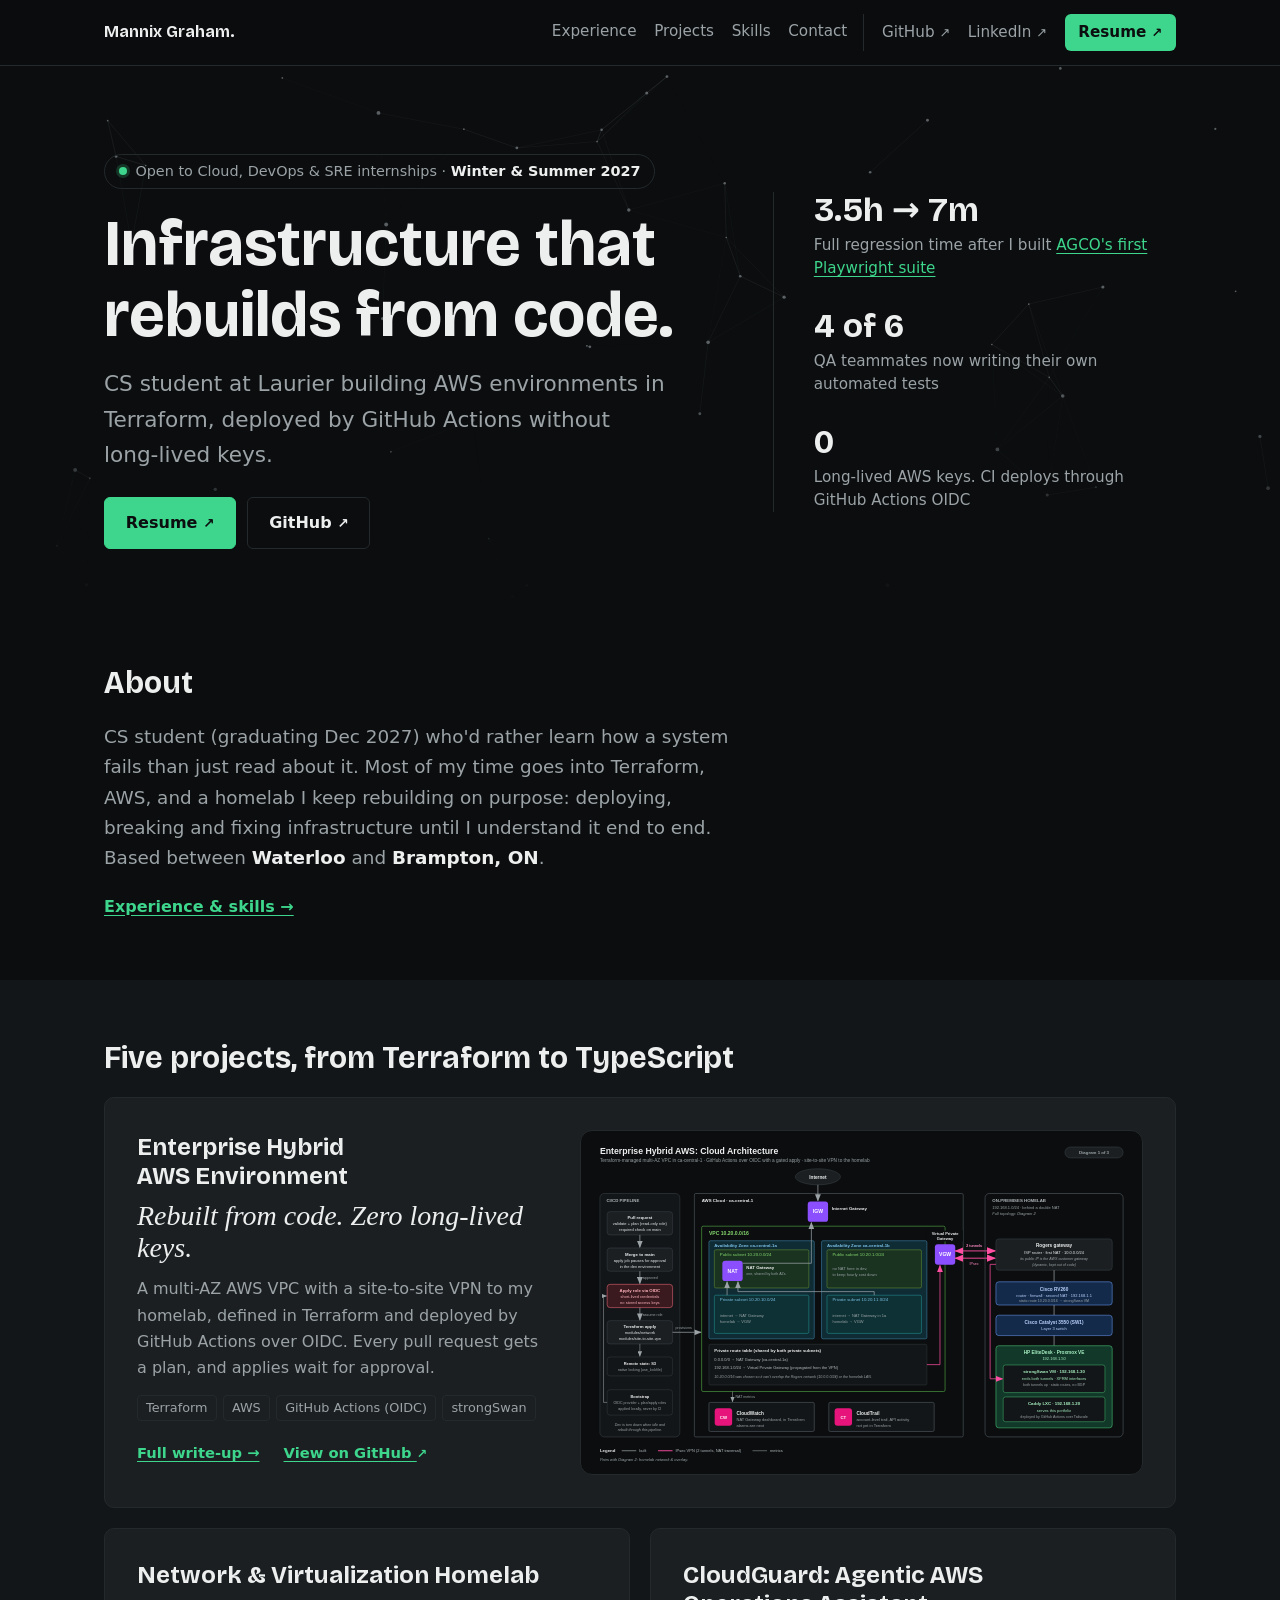
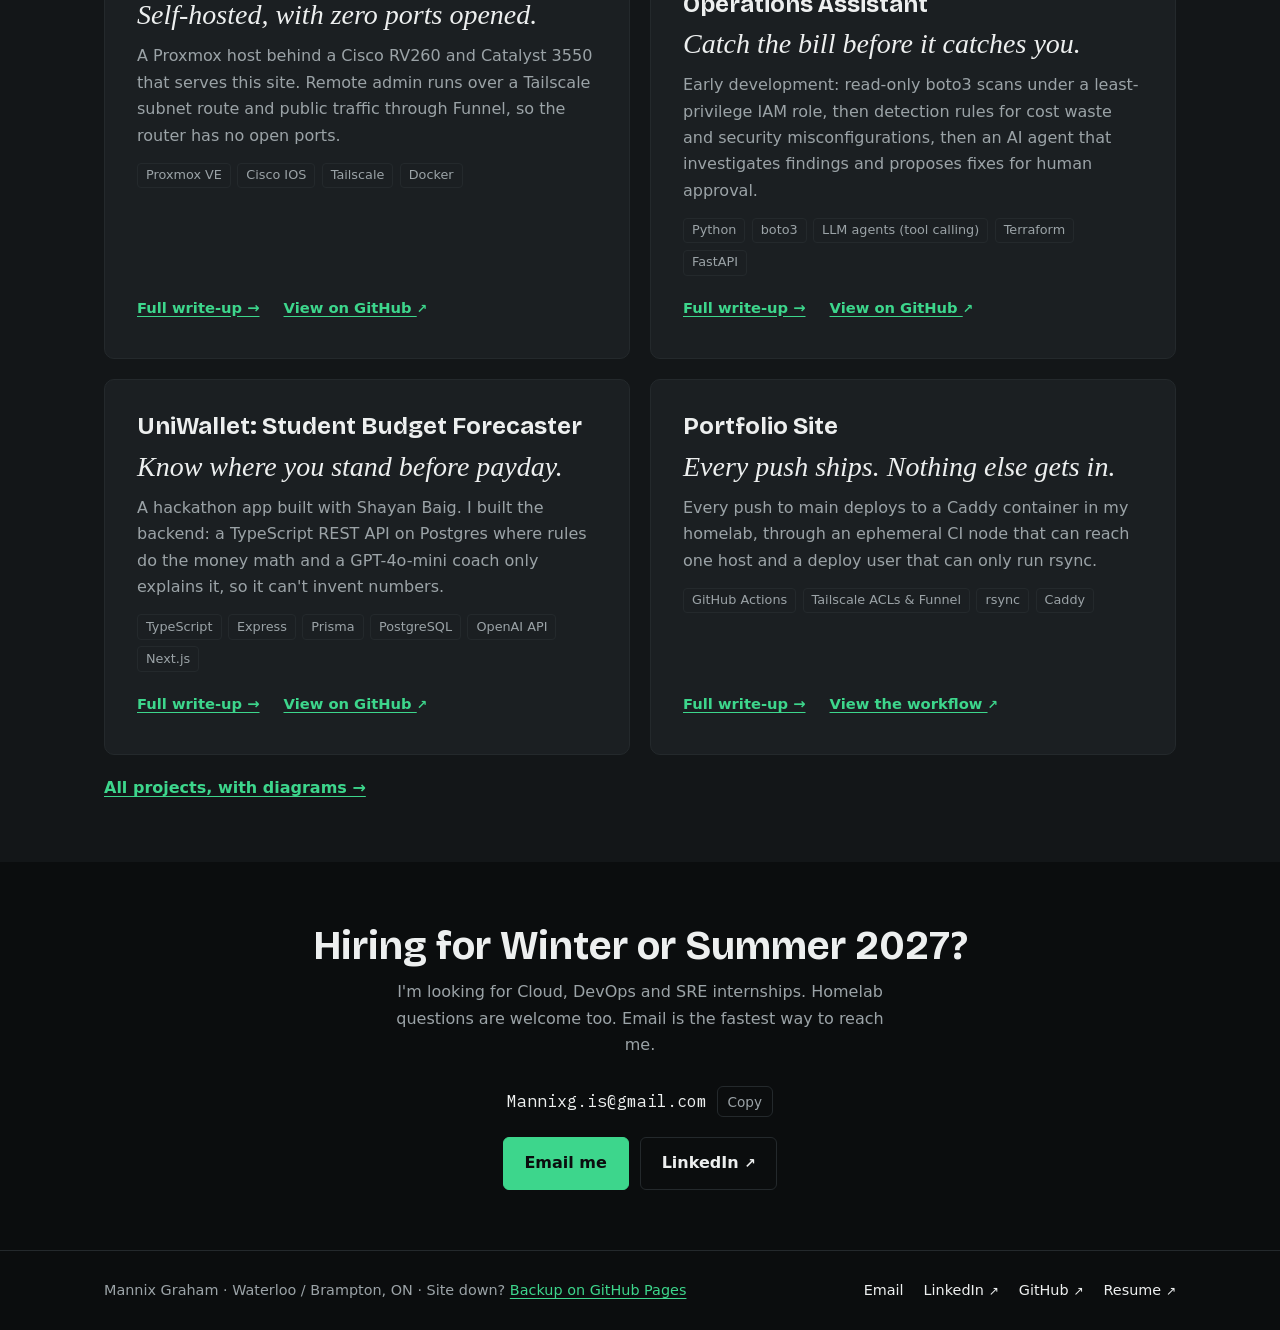
==== index.html @ 47ee9759 "feat: hero stats, tech tags, outcome-led bullets and footer contact links Proof numbers move into th" ====
<!DOCTYPE html>
<html lang="en" class="no-js">
<head>
  <meta charset="UTF-8" />
  <meta name="viewport" content="width=device-width, initial-scale=1" />
  <title>Mannix Graham | Cloud, DevOps &amp; SRE Internships</title>
  <meta name="description" content="Mannix Graham, Computer Science (Honours) at Wilfrid Laurier University. Terraform, AWS, GitHub Actions, Docker and test automation. Seeking Winter and Summer 2027 Cloud, DevOps and SRE internships." />
  <meta name="theme-color" content="#0B0D0E" />
  <link rel="canonical" href="https://portfolio-site.tail8c489d.ts.net/" />
  <meta property="og:type" content="website" />
  <meta property="og:url" content="https://portfolio-site.tail8c489d.ts.net/" />
  <meta property="og:title" content="Mannix Graham | Cloud, DevOps &amp; SRE Internships" />
  <meta property="og:description" content="Terraform + AWS + GitHub Actions (OIDC), a self-hosted Cisco/Proxmox homelab, and test automation that cut regression from 3.5 hours to 7 minutes." />
  <meta property="og:image" content="https://mannixgr.github.io/mannix-portfolio/og-image.png" />
  <meta property="og:image:width" content="1200" />
  <meta property="og:image:height" content="630" />
  <meta name="twitter:card" content="summary_large_image" />
  <link rel="icon" href="data:image/svg+xml,%3Csvg xmlns='http://www.w3.org/2000/svg' viewBox='0 0 64 64'%3E%3Crect width='64' height='64' rx='12' fill='%230B0D0E'/%3E%3Ctext x='32' y='43' font-family='monospace' font-size='30' font-weight='700' text-anchor='middle' fill='%233DD68C'%3EMG%3C/text%3E%3C/svg%3E" />
  <link rel="preload" href="fonts/bricolage-grotesque-latin.woff2" as="font" type="font/woff2" crossorigin />
  <script>document.documentElement.className = 'js';</script>
  <link rel="stylesheet" href="styles.css" />
</head>
<body>
  <a class="skip-link" href="#main">Skip to content</a>

  <header class="site-header">
    <div class="container nav">
      <a class="nav-name" href="./">Mannix Graham.</a>
      <nav class="nav-sections" aria-label="Sections">
        <a href="experience.html">Experience</a>
        <a href="projects.html">Projects</a>
        <a href="experience.html#skills">Skills</a>
        <a href="#contact">Contact</a>
      </nav>
      <div class="nav-actions">
        <a href="https://github.com/Mannixgr" target="_blank" rel="noopener noreferrer">GitHub <span class="ext" aria-hidden="true">↗</span></a>
        <a href="https://linkedin.com/in/mannixgraham" target="_blank" rel="noopener noreferrer">LinkedIn <span class="ext" aria-hidden="true">↗</span></a>
        <a class="nav-resume" href="Mannix-Graham-Resume.pdf" target="_blank" rel="noopener noreferrer">Resume <span class="ext" aria-hidden="true">↗</span></a>
      </div>
    </div>
  </header>

  <main id="main" tabindex="-1">
    <!-- Hero -->
    <section class="hero" id="top" aria-labelledby="hero-title">
      <canvas class="hero-net" aria-hidden="true"></canvas>
      <div class="container hero-grid">
        <div class="hero-copy">
        <p class="hero-status"><span class="status-dot" aria-hidden="true"></span>Open to Cloud, DevOps &amp; SRE internships · <strong>Winter &amp; Summer 2027</strong></p>
        <h1 id="hero-title">Infrastructure that rebuilds from code.</h1>
        <p class="hero-tagline">CS student at Laurier building AWS environments in Terraform, deployed by GitHub Actions without <span class="nowrap">long-lived</span> keys.</p>
        <div class="hero-actions">
          <a class="btn btn-primary" href="Mannix-Graham-Resume.pdf" target="_blank" rel="noopener noreferrer">Resume <span class="ext" aria-hidden="true">↗</span></a>
          <a class="btn" href="https://github.com/Mannixgr" target="_blank" rel="noopener noreferrer">GitHub <span class="ext" aria-hidden="true">↗</span></a>
        </div>
        </div>
        <ul class="proof" aria-label="Highlights">
          <li><span class="proof-num">3.5h → 7m</span><span class="proof-text">Full regression time after I built <a href="experience.html">AGCO's first Playwright suite</a></span></li>
          <li><span class="proof-num">4 of 6</span><span class="proof-text">QA teammates now writing their own automated tests</span></li>
          <li><span class="proof-num">0</span><span class="proof-text">Long-lived AWS keys. CI deploys through GitHub Actions OIDC</span></li>
        </ul>
      </div>
    </section>

    <!-- About -->
    <section aria-labelledby="about-title">
      <div class="container">
        <h2 id="about-title" class="section-label">About</h2>
        <p class="lede">CS student (graduating Dec 2027) who'd rather learn how a system fails than just read about it. Most of my time goes into Terraform, AWS, and a homelab I keep rebuilding on purpose: deploying, breaking and fixing infrastructure until I understand it end to end. Based between <strong>Waterloo</strong> and <strong>Brampton, ON</strong>.</p>
        <a class="more-link" href="experience.html">Experience &amp; skills →</a>
      </div>
    </section>

    <!-- Featured work -->
    <section class="band" id="work" aria-labelledby="work-title">
      <div class="container">
        <h2 id="work-title" class="section-label">Five projects, from Terraform to TypeScript</h2>

        <div class="project-grid">
          <div class="project lead" id="proj-aws">
            <div class="project-text">
            <h3>Enterprise Hybrid AWS Environment</h3>
            <p class="outcome">Rebuilt from code. Zero long-lived keys.</p>
            <p>A multi-AZ AWS VPC with a site-to-site VPN to my homelab, defined in Terraform and deployed by GitHub Actions over OIDC. Every pull request gets a plan, and applies wait for approval.</p>
            <ul class="tech" aria-label="Tech stack"><li>Terraform</li><li>AWS</li><li>GitHub Actions (OIDC)</li><li>strongSwan</li></ul>
            <div class="project-links">
              <a class="project-link" href="projects.html#proj-aws">Full write-up →</a>
              <a class="project-link" href="https://github.com/Mannixgr/enterprise-hybrid-aws" target="_blank" rel="noopener noreferrer">View on GitHub <span class="ext" aria-hidden="true">↗</span></a>
            </div>
            </div>
            <figure class="diagram">
              <a href="hybridhomelab.svg" target="_blank" rel="noopener">
                <img src="hybridhomelab.svg" alt="Architecture diagram of the hybrid AWS environment: a Terraform pipeline in GitHub Actions builds a VPC with a NAT gateway and a Virtual Private Gateway, joined by two IPsec tunnels to a strongSwan VM in the homelab. The full write-up has the details." width="1500" height="900" loading="lazy" />
              </a>
            </figure>
          </div>
          <div class="project" id="proj-homelab">
            <h3>Network &amp; Virtualization Homelab</h3>
            <p class="outcome">Self-hosted, with zero ports opened.</p>
            <p>A Proxmox host behind a Cisco RV260 and Catalyst 3550 that serves this site. Remote admin runs over a Tailscale subnet route and public traffic through Funnel, so the router has no open ports.</p>
            <ul class="tech" aria-label="Tech stack"><li>Proxmox VE</li><li>Cisco IOS</li><li>Tailscale</li><li>Docker</li></ul>
            <div class="project-links">
              <a class="project-link" href="projects.html#proj-homelab">Full write-up →</a>
              <a class="project-link" href="https://github.com/Mannixgr/Homelab" target="_blank" rel="noopener noreferrer">View on GitHub <span class="ext" aria-hidden="true">↗</span></a>
            </div>
          </div>
          <div class="project" id="proj-cloudguard">
            <h3>CloudGuard: Agentic AWS Operations Assistant</h3>
            <p class="outcome">Catch the bill before it catches you.</p>
            <p>Early development: read-only boto3 scans under a least-privilege IAM role, then detection rules for cost waste and security misconfigurations, then an AI agent that investigates findings and proposes fixes for human approval.</p>
            <ul class="tech" aria-label="Tech stack"><li>Python</li><li>boto3</li><li>LLM agents (tool calling)</li><li>Terraform</li><li>FastAPI</li></ul>
            <div class="project-links">
              <a class="project-link" href="projects.html#proj-cloudguard">Full write-up →</a>
              <a class="project-link" href="https://github.com/Mannixgr/CloudGuard" target="_blank" rel="noopener noreferrer">View on GitHub <span class="ext" aria-hidden="true">↗</span></a>
            </div>
          </div>
          <div class="project" id="proj-uniwallet">
            <h3>UniWallet: Student Budget Forecaster</h3>
            <p class="outcome">Know where you stand before payday.</p>
            <p>A hackathon app built with Shayan Baig. I built the backend: a TypeScript REST API on Postgres where rules do the money math and a GPT-4o-mini coach only explains it, so it can't invent numbers.</p>
            <ul class="tech" aria-label="Tech stack"><li>TypeScript</li><li>Express</li><li>Prisma</li><li>PostgreSQL</li><li>OpenAI API</li><li>Next.js</li></ul>
            <div class="project-links">
              <a class="project-link" href="projects.html#proj-uniwallet">Full write-up →</a>
              <a class="project-link" href="https://github.com/shayanb18/road2profits" target="_blank" rel="noopener noreferrer">View on GitHub <span class="ext" aria-hidden="true">↗</span></a>
            </div>
          </div>
          <div class="project" id="proj-site">
            <h3>Portfolio Site</h3>
            <p class="outcome">Every push ships. Nothing else gets in.</p>
            <p>Every push to main deploys to a Caddy container in my homelab, through an ephemeral CI node that can reach one host and a deploy user that can only run rsync.</p>
            <ul class="tech" aria-label="Tech stack"><li>GitHub Actions</li><li>Tailscale ACLs &amp; Funnel</li><li>rsync</li><li>Caddy</li></ul>
            <div class="project-links">
              <a class="project-link" href="projects.html#proj-site">Full write-up →</a>
              <a class="project-link" href="https://github.com/Mannixgr/mannix-portfolio/blob/main/.github/workflows/deploy.yml" target="_blank" rel="noopener noreferrer">View the workflow <span class="ext" aria-hidden="true">↗</span></a>
            </div>
          </div>
        </div>
        <a class="more-link" href="projects.html">All projects, with diagrams →</a>
      </div>
    </section>

    <!-- Contact -->
    <section class="cta" id="contact" aria-labelledby="contact-title">
      <div class="container">
        <h2 id="contact-title">Hiring for Winter or Summer 2027?</h2>
        <p>I'm looking for Cloud, DevOps and SRE internships. Homelab questions are welcome too. Email is the fastest way to reach me.</p>
        <p class="email-line">
          <span class="email-address">Mannixg.is@gmail.com</span>
          <button type="button" class="copy-btn" data-copy="Mannixg.is@gmail.com">Copy</button>
        </p>
        <div class="hero-actions">
          <a class="btn btn-primary" href="mailto:Mannixg.is@gmail.com?subject=Internship%20opportunity">Email me</a>
          <a class="btn" href="https://linkedin.com/in/mannixgraham" target="_blank" rel="noopener noreferrer">LinkedIn <span class="ext" aria-hidden="true">↗</span></a>
        </div>
      </div>
    </section>
  </main>

  <footer>
    <div class="container footer-row">
      <div class="footer-id">Mannix Graham · Waterloo / Brampton, ON · <span class="deploy-stamp" hidden></span><span class="mirror-link">Site down? <a href="https://mannixgr.github.io/mannix-portfolio/">Backup on GitHub Pages</a></span></div>
      <nav class="footer-links" aria-label="Contact">
        <a href="mailto:Mannixg.is@gmail.com">Email</a>
        <a href="https://linkedin.com/in/mannixgraham" target="_blank" rel="noopener noreferrer">LinkedIn <span class="ext" aria-hidden="true">↗</span></a>
        <a href="https://github.com/Mannixgr" target="_blank" rel="noopener noreferrer">GitHub <span class="ext" aria-hidden="true">↗</span></a>
        <a href="Mannix-Graham-Resume.pdf" target="_blank" rel="noopener noreferrer">Resume <span class="ext" aria-hidden="true">↗</span></a>
      </nav>
    </div>
  </footer>

  <script src="site.js"></script>
</body>
</html>
---- styles.css ----
/* Self-hosted fonts (SIL Open Font License, see fonts/README.md) */
@font-face {
  font-family: "Bricolage Grotesque";
  font-style: normal;
  font-weight: 500 700;
  font-display: swap;
  src: url("fonts/bricolage-grotesque-latin.woff2") format("woff2");
}
@font-face {
  font-family: "IBM Plex Mono";
  font-style: normal;
  font-weight: 400;
  font-display: swap;
  src: url("fonts/ibm-plex-mono-400-latin.woff2") format("woff2");
}
@font-face {
  font-family: "IBM Plex Mono";
  font-style: normal;
  font-weight: 500;
  font-display: swap;
  src: url("fonts/ibm-plex-mono-500-latin.woff2") format("woff2");
}
@font-face {
  font-family: "Instrument Serif";
  font-style: italic;
  font-weight: 400;
  font-display: swap;
  src: url("fonts/instrument-serif-italic-latin.woff2") format("woff2");
}

:root {
  --bg: #0B0D0E;              /* graphite, no colour tint */
  --bg-alt: #131618;
  --card-alt: #1B1F22;
  --border: #24292C;
  --text-main: #EDEFEF;       /* headings and body — ~17:1 on --bg */
  --text-muted: #9BA3A7;      /* secondary copy, dates, tags — ~7.6:1 on --bg */
  --accent: #3DD68C;          /* the one colour: links, CTAs, focus — ~10:1 on --bg */
  --on-accent: #0B0D0E;       /* text drawn on top of accent-filled buttons */
  --max-width: 1120px;
  --font-head: "Bricolage Grotesque", system-ui, -apple-system, "Segoe UI", sans-serif;
  --font-body: system-ui, -apple-system, "Segoe UI", sans-serif;
  --font-mono: "IBM Plex Mono", ui-monospace, "SF Mono", Menlo, monospace;
  --font-serif: "Instrument Serif", Georgia, serif; /* project outcome lines only */
  --ease: cubic-bezier(0.2, 0.7, 0.2, 1);
}

* { box-sizing: border-box; margin: 0; padding: 0; }

html { scroll-behavior: smooth; }

body {
  font-family: var(--font-body);
  font-size: 1rem;
  background: var(--bg);
  color: var(--text-main);
  line-height: 1.65;
  -webkit-font-smoothing: antialiased;
}

h1, h2, h3 { font-family: var(--font-head); font-weight: 700; line-height: 1.2; text-wrap: balance; }

a { color: var(--accent); text-underline-offset: 3px; }
a:hover { text-decoration: none; }

:focus-visible {
  outline: 3px solid var(--accent);
  outline-offset: 3px;
  border-radius: 4px;
}

.skip-link {
  position: absolute;
  left: 1rem;
  top: -4rem;
  background: var(--accent);
  color: var(--on-accent);
  padding: 0.5rem 1rem;
  border-radius: 6px;
  z-index: 50;
}
.skip-link:focus { top: 0.5rem; }

.container {
  width: 100%;
  max-width: var(--max-width);
  margin: 0 auto;
  padding: 0 1.5rem;
}

/* Header — name + the three things a recruiter needs, always in reach */
.site-header {
  position: sticky;
  top: 0;
  z-index: 20;
  background: rgba(11, 13, 14, 0.88);
  backdrop-filter: blur(6px);
  border-bottom: 1px solid var(--border);
}

.nav {
  display: flex;
  align-items: center;
  gap: 1rem;
  padding-block: 0.85rem;
}

.nav-name {
  font-family: var(--font-head);
  font-weight: 700;
  color: var(--text-main);
  text-decoration: none;
  white-space: nowrap;
  margin-right: auto;
}

/* In-page section links; the one you're reading gets aria-current */
.nav-sections { display: flex; gap: 1.1rem; }
.nav-sections a {
  color: var(--text-muted);
  text-decoration: none;
  font-size: 0.95rem;
  white-space: nowrap;
  padding: 0.2rem 0;
  border-bottom: 2px solid transparent;
  transition: color 150ms, border-color 150ms;
}
.nav-sections a:hover { color: var(--text-main); }
.nav-sections a[aria-current] { color: var(--text-main); border-bottom-color: var(--text-main); }

/* Keep headings clear of the sticky header when jumping to a section */
section[id], main, .project[id] { scroll-margin-top: 4.5rem; }
main:focus { outline: none; }

.nav-actions {
  display: flex;
  align-items: center;
  gap: 1.1rem;
  padding-left: 1.1rem;
  border-left: 1px solid var(--border);
}

/* Phones: section links drop to their own scrollable row under the name */
@media (max-width: 640px) {
  .nav { flex-wrap: wrap; row-gap: 0.5rem; }
  .nav-sections { order: 3; width: 100%; overflow-x: auto; gap: 1.25rem; }
  .nav-actions { padding-left: 0; border-left: 0; }
  section[id], main, .project[id] { scroll-margin-top: 7rem; }
}

.nav-actions a {
  color: var(--text-muted);
  text-decoration: none;
  font-size: 0.95rem;
  white-space: nowrap;
}
.nav-actions a:hover { color: var(--text-main); }

.nav-resume {
  color: var(--on-accent) !important;
  background: var(--accent);
  padding: 0.4rem 0.85rem;
  border-radius: 6px;
  font-weight: 700;
  transition: filter 150ms;
}
.nav-resume:hover { filter: brightness(0.88); }

/* Hero — the one screen every recruiter actually reads */
.hero {
  position: relative;
  padding: clamp(3rem, 9vw, 5.5rem) 0 clamp(2.5rem, 6vw, 3.5rem);
}
.hero > .container { position: relative; z-index: 1; }
.hero .proof { margin-top: clamp(2rem, 5vw, 3rem); }
@media (min-width: 960px) {
  .hero-grid { display: grid; grid-template-columns: minmax(0, 1.5fr) minmax(0, 1fr); gap: 4rem; align-items: center; }
  .hero .proof { grid-template-columns: 1fr; margin-top: 0; border-top: 0; padding: 0 0 0 2.5rem; border-left: 1px solid var(--border); gap: 1.75rem; }
}

/* Drifting network graph behind the hero; fades out toward the bottom */
.hero-net {
  position: absolute;
  inset: 0;
  width: 100%;
  height: 100%;
  pointer-events: none;
  -webkit-mask-image: linear-gradient(to bottom, #000 55%, transparent);
  mask-image: linear-gradient(to bottom, #000 55%, transparent);
}

h1 { font-size: clamp(2.3rem, 7vw, 4rem); line-height: 1.1; margin-bottom: 1rem; }

.hero-tagline {
  font-size: clamp(1.1rem, 2.6vw, 1.35rem);
  color: var(--text-muted);
  max-width: 36rem;
  margin-bottom: 1.5rem;
  text-wrap: pretty; /* no single word stranded on the last line */
}
.hero-tagline strong { color: var(--text-main); font-weight: 600; }

.hero-actions {
  display: flex;
  flex-wrap: wrap;
  gap: 0.7rem;
  margin-bottom: 1.25rem;
}
.hero .hero-actions { margin-bottom: 0; }

/* Availability: what recruiters filter on, first thing in the hero */
.hero-status {
  display: inline-block;
  font-size: 0.9rem;
  color: var(--text-muted);
  border: 1px solid var(--border);
  border-radius: 999px;
  padding: 0.3rem 0.85rem;
  margin-bottom: 1.25rem;
}
.hero-status strong { color: var(--text-main); font-weight: 600; white-space: nowrap; }
.status-dot {
  display: inline-block;
  vertical-align: middle;
  margin: -2px 0.55rem 0 0;
  width: 8px;
  height: 8px;
  border-radius: 50%;
  background: var(--accent);
  box-shadow: 0 0 0 3px rgba(61, 214, 140, 0.2);
}

.btn {
  display: inline-block;
  padding: 0.75rem 1.3rem;
  border-radius: 6px;
  border: 1px solid var(--border);
  background: transparent;
  color: var(--text-main);
  font-weight: 600;
  text-decoration: none;
  transition: background 150ms, border-color 150ms, transform 150ms;
}
.btn:hover { border-color: var(--accent); background: var(--card-alt); }
.btn:active { transform: translateY(1px); }
.btn-primary { background: var(--accent); color: var(--on-accent); border-color: var(--accent); }
.btn-primary:hover { filter: brightness(0.88); }

/* Page header on Projects / Experience */
.page-hero { padding: clamp(2.75rem, 8vw, 4.5rem) 0 clamp(1.5rem, 4vw, 2.25rem); }
.page-hero h1 { font-size: clamp(2.3rem, 6.5vw, 3.6rem); margin-bottom: 0.75rem; }
.page-hero .lede { margin: 0; }
.page-hero-grid { display: grid; gap: 2rem; }
@media (min-width: 900px) { .page-hero-grid { grid-template-columns: minmax(0, 1.3fr) minmax(0, 1fr); align-items: center; } }
.edu-card { background: var(--card-alt); border: 1px solid var(--border); border-radius: 10px; padding: 1.5rem; }
.edu-card h3 { font-size: 1.3rem; }
.edu-card .entry-sub { margin-bottom: 0.75rem; }
.edu-card .also { margin-top: 0; }
.edu-label { font-family: var(--font-body); font-size: 0.85rem; font-weight: 600; color: var(--text-muted); margin-bottom: 0.5rem; }

.more-link { display: inline-block; margin-top: 1.25rem; font-weight: 600; }

/* Section rhythm — soft alternating bands instead of boxed-in cards */
section { padding: clamp(2.5rem, 6vw, 3.75rem) 0; }
section.band { background: var(--bg-alt); }

.section-label {
  font-size: clamp(1.5rem, 3.5vw, 1.9rem);
  margin-bottom: 1.25rem;
}

.lede { font-size: 1.15rem; color: var(--text-muted); max-width: 40rem; }
.project p, .status-list, .bullets, .highlight, .skill-row p, .entry-sub { max-width: 68ch; }
.lede strong { color: var(--text-main); font-weight: 600; }

.entry + .entry { margin-top: 2rem; padding-top: 2rem; border-top: 1px solid var(--border); }

.entry-head {
  display: flex;
  flex-wrap: wrap;
  justify-content: space-between;
  align-items: baseline;
  gap: 0.25rem 1rem;
}
.entry-head h3 { font-size: 1.3rem; }
.entry-date { font-variant-numeric: tabular-nums; font-family: var(--font-mono); color: var(--text-muted); font-size: 0.88rem; white-space: nowrap; }
.entry-sub { color: var(--text-muted); margin: 0.2rem 0 1rem; }
.entry-role { color: var(--accent); font-weight: 600; margin: 0.2rem 0 1rem; }
.bullets li strong { color: var(--text-main); font-weight: 600; }
.entry .tech { margin-top: 1rem; }

/* One-line outcome above the details: "From hours to minutes." */
.outcome {
  font-family: var(--font-serif);
  font-style: italic;
  font-size: clamp(1.45rem, 3.6vw, 1.75rem);
  line-height: 1.15;
  color: var(--text-main);
  margin-bottom: 0.75rem;
}
.project .outcome { color: var(--text-main); margin-bottom: 0.75rem; }

.highlight {
  font-size: 1.05rem;
  margin-bottom: 0.9rem;
}
.highlight strong { color: var(--accent); }

.bullets { list-style: none; }
.bullets li {
  position: relative;
  padding-left: 1.1rem;
  margin-bottom: 0.55rem;
  color: var(--text-muted);
}
.bullets li::before {
  content: "";
  position: absolute;
  left: 0;
  top: 0.6em;
  width: 5px;
  height: 5px;
  border-radius: 50%;
  background: var(--accent);
}

.also {
  font-family: var(--font-mono);
  font-size: 0.88rem;
  color: var(--text-muted);
  margin-top: 1.25rem;
}

/* Other roles: one line each, title on the left, dates on the right */
.also-list { list-style: none; margin-top: 1.75rem; padding-top: 1.25rem; border-top: 1px solid var(--border); }
.also-label { font-family: var(--font-head); font-weight: 700; color: var(--text-main); margin-bottom: 0.6rem; }
.also-list li {
  display: flex;
  flex-wrap: wrap;
  justify-content: space-between;
  align-items: baseline;
  gap: 0.1rem 1rem;
  color: var(--text-muted);
  margin-bottom: 0.5rem;
}
.also-list li strong { color: var(--text-main); font-weight: 600; }

/* Projects */
/* Stacked cards; the featured ones carry a full-width diagram */
.project-grid { display: grid; gap: 1.25rem; }
.project {
  display: flex;
  flex-direction: column;
  background: var(--card-alt);
  border: 1px solid var(--border);
  border-radius: 10px;
  padding: clamp(1.25rem, 2.5vw, 2rem);
}
.project .project-links, .project > .project-link { margin-top: auto; }
.project-body > :last-child, .project-text > :last-child { margin-bottom: 0; }

/* Wide screens: two cards a row; featured ones take the full row */
@media (min-width: 760px) {
  .project-grid { grid-template-columns: 1fr 1fr; }
  .project.lead, .project.featured { grid-column: 1 / -1; }
}
/* Home lead card: text left, its diagram right */
@media (min-width: 1000px) {
  .project.lead { display: grid; grid-template-columns: minmax(0, 5fr) minmax(0, 7fr); gap: 2.5rem; align-items: center; }
  .project.lead .diagram { margin: 0; }
  /* Projects page: description left, status right, diagram full width below */
  .project.featured { display: grid; grid-template-columns: 1fr 1fr; column-gap: 2.5rem; }
  .project.featured > h2, .project.featured > .outcome, .project.featured > .diagram { grid-column: 1 / -1; }
  .project.featured > .project-body { grid-column: 1; }
  .project.featured > .status-list { grid-column: 2; }
}
.project h2, .project h3 { font-size: clamp(1.3rem, 3vw, 1.5rem); margin-bottom: 0.6rem; }
.project p { color: var(--text-muted); margin-bottom: 0.85rem; }
.project > :last-child { margin-bottom: 0; }

/* Built / In progress / Next, so the status of each part is clear at a glance */
.status-list { list-style: none; margin-bottom: 0.85rem; }
.status-list li {
  display: grid;
  grid-template-columns: 6.5rem 1fr;
  gap: 0 1rem;
  color: var(--text-muted);
  margin-bottom: 0.45rem;
}
.status-tag {
  font-family: var(--font-mono);
  font-size: 0.78rem;
  text-transform: uppercase;
  letter-spacing: 0.05em;
  color: var(--text-main);
  padding-top: 0.2rem;
}
@media (max-width: 480px) {
  .status-list li { grid-template-columns: 1fr; margin-bottom: 0.85rem; }
}

.tech { list-style: none; display: flex; flex-wrap: wrap; gap: 0.4rem; margin-bottom: 0.85rem; }
.tech li { font-size: 0.8rem; color: var(--text-muted); border: 1px solid var(--border); border-radius: 4px; padding: 0.1rem 0.5rem; line-height: 1.6; }
.ext { display: inline-block; font-size: 0.85em; transition: transform 150ms; }
a:hover .ext { transform: translate(2px, -2px); }

.project-link { display: inline-block; padding: 0.4rem 0; font-size: 0.92rem; font-weight: 600; }
.project-links { display: flex; flex-wrap: wrap; gap: 0.5rem 1.5rem; }

/* Diagram: dark frame to match the page; click opens it full size */
.diagram { margin: 1.25rem 0 0; }
.diagram a {
  display: block;
  background: var(--bg);
  border: 1px solid var(--border);
  border-radius: 12px;
  padding: 0.5rem;
  transition: border-color 150ms;
}
.diagram a:hover { border-color: var(--text-muted); }
.diagram img, .diagram svg { display: block; width: 100%; height: auto; border-radius: 4px; }

/* Self-drawing diagram: boxes fade in, then each link traces itself */
.traced .trace-node { opacity: 0; transition: opacity 500ms ease; }
.traced .trace-line { transition: stroke-dashoffset 900ms var(--ease); }
.traced .trace-late { opacity: 0; transition: opacity 600ms ease; }
.traced.is-traced .trace-node, .traced.is-traced .trace-late { opacity: 1; }
.diagram figcaption {
  font-family: var(--font-mono);
  font-size: 0.78rem;
  color: var(--text-muted);
  padding-top: 0.5rem;
  text-align: center;
}

/* Skills */
.skill-row {
  display: grid;
  grid-template-columns: 13rem 1fr;
  gap: 0.4rem 1.5rem;
  padding: 1.1rem 0;
  border-top: 1px solid var(--border);
}
.skill-row:last-child { border-bottom: 1px solid var(--border); }
.skill-row h3 { font-size: 1.02rem; }
.skill-row p { color: var(--text-muted); }
.skill-row .tech { margin: 0.6rem 0 0; }

@media (max-width: 640px) {
  .skill-row { grid-template-columns: 1fr; }
}

/* Final CTA */
.cta { text-align: center; }
.cta h2 { font-size: clamp(1.8rem, 5vw, 2.5rem); margin-bottom: 0.6rem; }
.cta p { color: var(--text-muted); max-width: 32rem; margin: 0 auto 1.75rem; }
.cta p strong { color: var(--text-main); }
.cta .hero-actions { justify-content: center; margin-bottom: 0; }

/* Email you can read and copy, for people whose mail app doesn't open */
.email-line {
  display: flex;
  justify-content: center;
  align-items: center;
  flex-wrap: wrap;
  gap: 0.6rem;
}
.cta .email-line { margin-bottom: 1.25rem; }
.email-address { font-family: var(--font-mono); color: var(--text-main); font-size: 1.05rem; }
.no-js .copy-btn { display: none; }
.copy-btn {
  font: inherit;
  font-size: 0.85rem;
  color: var(--text-muted);
  background: transparent;
  border: 1px solid var(--border);
  border-radius: 6px;
  padding: 0.2rem 0.6rem;
  cursor: pointer;
  transition: border-color 150ms, color 150ms;
}
.copy-btn:hover { border-color: var(--text-muted); color: var(--text-main); }
.copy-btn.is-copied { border-color: var(--accent); color: var(--accent); animation: copied 300ms var(--ease); }
@keyframes copied { 50% { transform: scale(1.08); } }

/* Footer */
footer {
  border-top: 1px solid var(--border);
  padding: 1.75rem 0;
  color: var(--text-muted);
  font-size: 0.9rem;
  text-align: center;
}
.footer-row { display: flex; flex-wrap: wrap; justify-content: center; align-items: center; gap: 0.75rem 2rem; }
.footer-links { display: flex; flex-wrap: wrap; justify-content: center; gap: 0.5rem 1.25rem; }
.footer-links a { color: var(--text-main); text-decoration: none; }
.footer-links a:hover { color: var(--accent); }
@media (min-width: 760px) { .footer-row { justify-content: space-between; text-align: left; } }
.deploy-stamp { display: block; font-variant-numeric: tabular-nums; font-family: var(--font-mono); font-size: 0.8rem; margin-bottom: 0.35rem; }
.deploy-stamp[hidden] { display: none; }

/* Proof strip: three numbers under the hero; stacks on phones */
.proof {
  list-style: none;
  display: grid;
  grid-template-columns: repeat(3, 1fr);
  gap: 1.5rem;
  border-top: 1px solid var(--border);
  padding-top: 1.5rem;
}
.proof li { display: flex; flex-direction: column; gap: 0.35rem; }
.proof-num {
  font-family: var(--font-head);
  font-weight: 700;
  font-size: clamp(1.6rem, 4vw, 2.1rem);
  line-height: 1.1;
  color: var(--text-main);
  font-variant-numeric: tabular-nums;
}
.proof-text { color: var(--text-muted); font-size: 0.95rem; line-height: 1.5; }
@media (max-width: 640px) {
  .proof { grid-template-columns: 1fr; gap: 1.1rem; }
}

@media (max-width: 480px) {
  .nav-actions { gap: 0.75rem; }
  /* The pill can't fit one line on phones; let it wrap as plain text */
  .hero-status { border: 0; padding: 0; }
  /* GitHub/LinkedIn sit right below in the hero; dropping them keeps the header to two rows */
  .nav-actions a:not(.nav-resume) { display: none; }
  .btn { flex: 1 1 calc(50% - 0.7rem); text-align: center; }
}

@media (prefers-reduced-motion: reduce) {
  html { scroll-behavior: auto; }
  *, *::before, *::after {
    transition: none !important;
    animation: none !important;
  }
}

.nowrap { white-space: nowrap; }
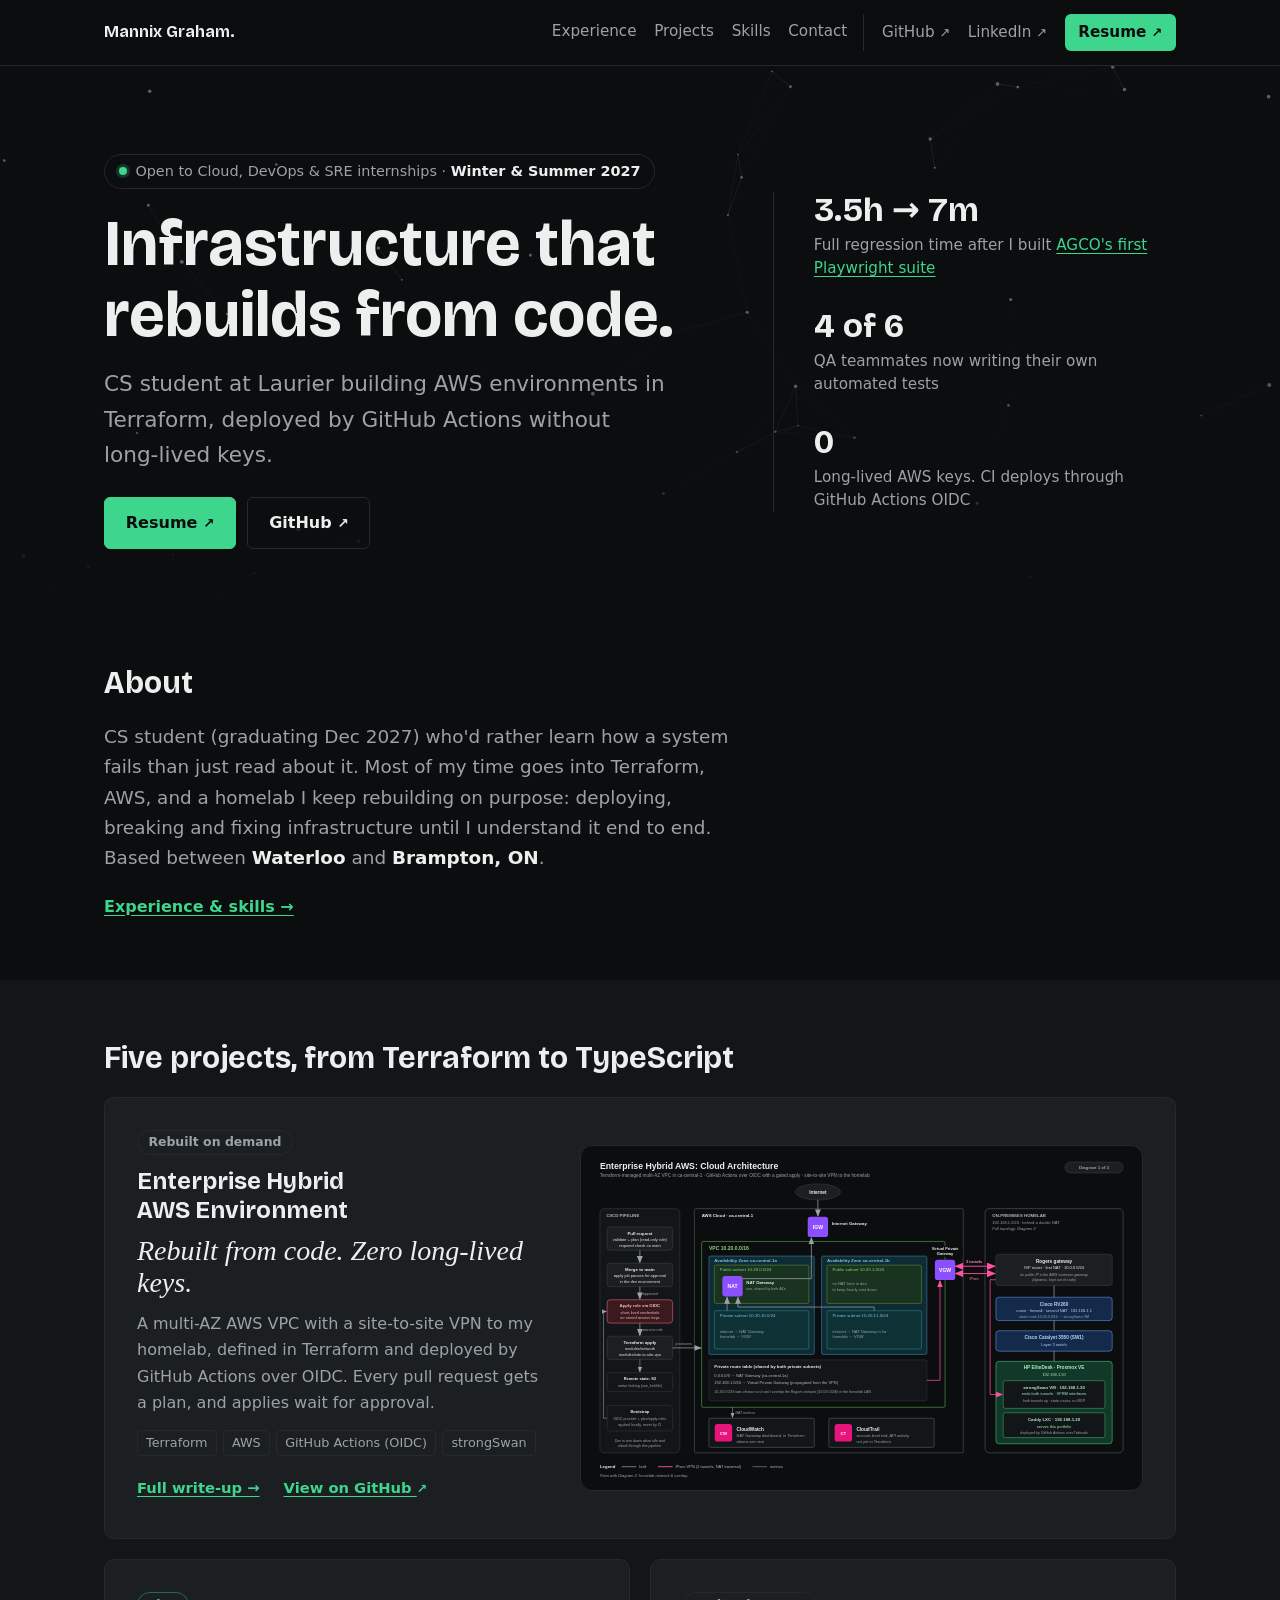
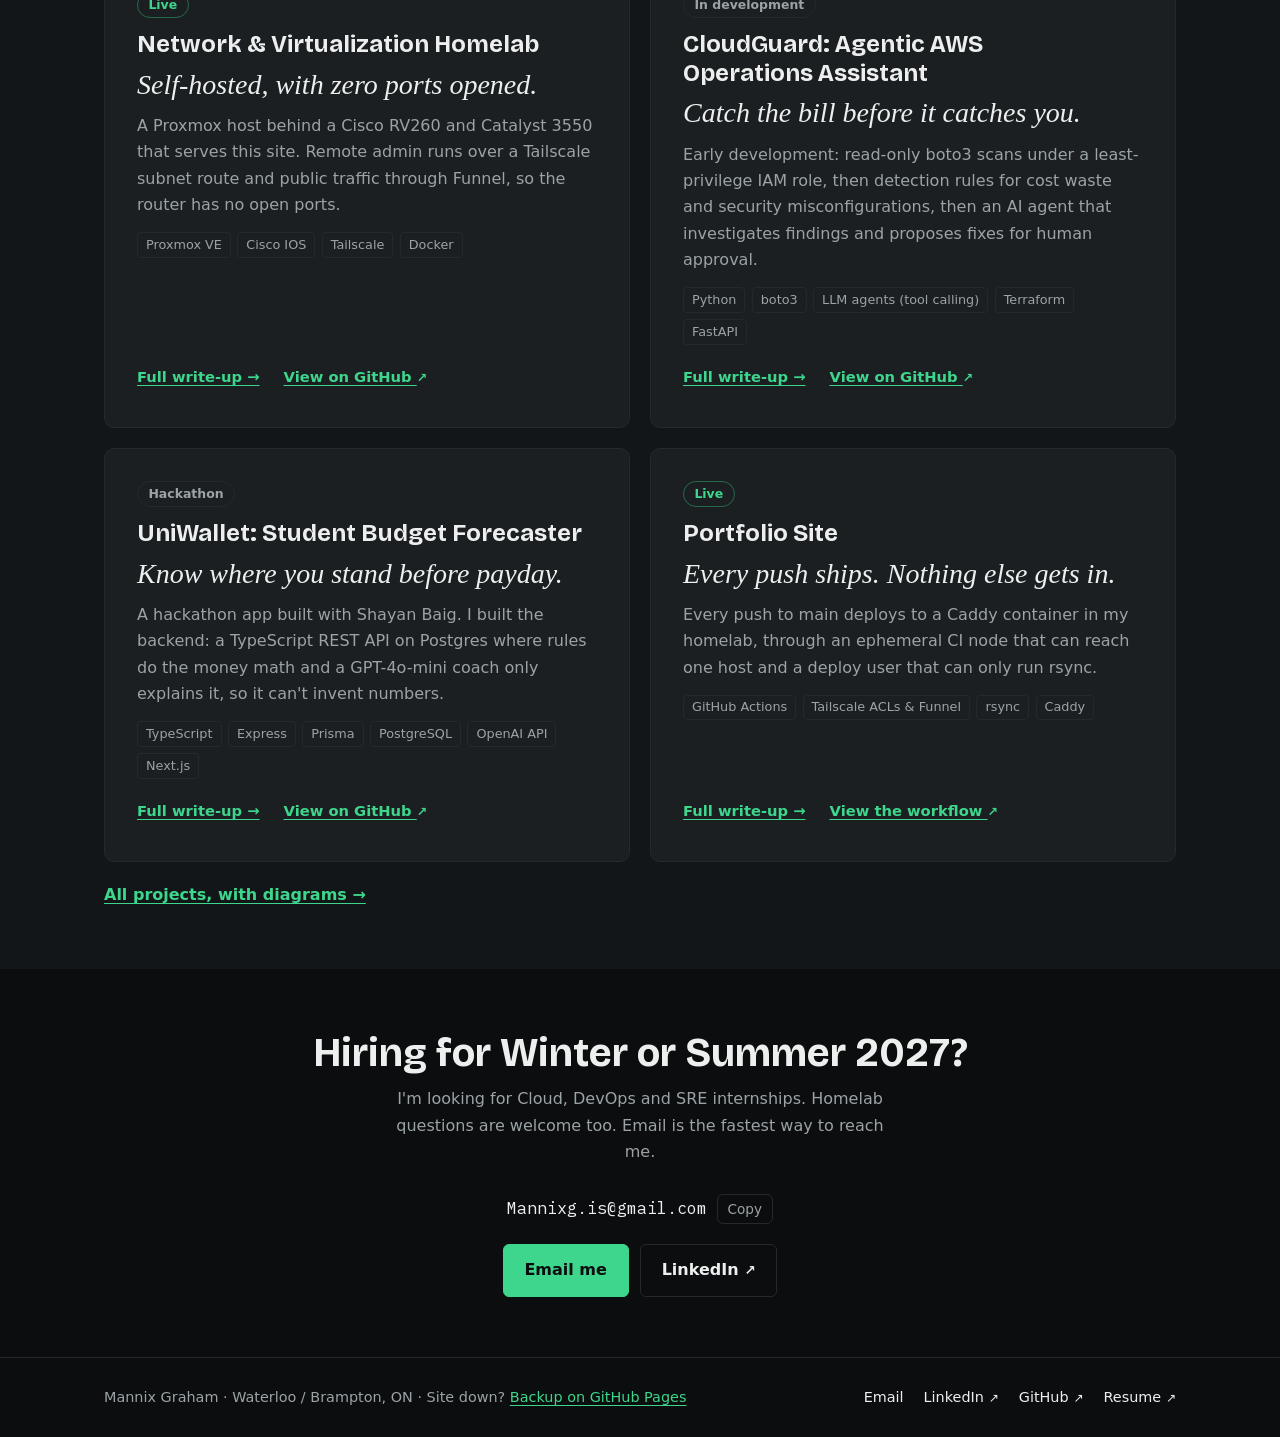
==== commit 8e31d798: "feat: project status badges and an on-page diagram lightbox Each project card shows where it stands " ====
--- a/index.html
+++ b/index.html
@@ -79,6 +79,7 @@
         <div class="project-grid">
           <div class="project lead" id="proj-aws">
             <div class="project-text">
+            <p class="badge">Rebuilt on demand</p>
             <h3>Enterprise Hybrid AWS Environment</h3>
             <p class="outcome">Rebuilt from code. Zero long-lived keys.</p>
             <p>A multi-AZ AWS VPC with a site-to-site VPN to my homelab, defined in Terraform and deployed by GitHub Actions over OIDC. Every pull request gets a plan, and applies wait for approval.</p>
@@ -95,6 +96,7 @@
             </figure>
           </div>
           <div class="project" id="proj-homelab">
+            <p class="badge badge-live">Live</p>
             <h3>Network &amp; Virtualization Homelab</h3>
             <p class="outcome">Self-hosted, with zero ports opened.</p>
             <p>A Proxmox host behind a Cisco RV260 and Catalyst 3550 that serves this site. Remote admin runs over a Tailscale subnet route and public traffic through Funnel, so the router has no open ports.</p>
@@ -105,6 +107,7 @@
             </div>
           </div>
           <div class="project" id="proj-cloudguard">
+            <p class="badge">In development</p>
             <h3>CloudGuard: Agentic AWS Operations Assistant</h3>
             <p class="outcome">Catch the bill before it catches you.</p>
             <p>Early development: read-only boto3 scans under a least-privilege IAM role, then detection rules for cost waste and security misconfigurations, then an AI agent that investigates findings and proposes fixes for human approval.</p>
@@ -115,6 +118,7 @@
             </div>
           </div>
           <div class="project" id="proj-uniwallet">
+            <p class="badge">Hackathon</p>
             <h3>UniWallet: Student Budget Forecaster</h3>
             <p class="outcome">Know where you stand before payday.</p>
             <p>A hackathon app built with Shayan Baig. I built the backend: a TypeScript REST API on Postgres where rules do the money math and a GPT-4o-mini coach only explains it, so it can't invent numbers.</p>
@@ -125,6 +129,7 @@
             </div>
           </div>
           <div class="project" id="proj-site">
+            <p class="badge badge-live">Live</p>
             <h3>Portfolio Site</h3>
             <p class="outcome">Every push ships. Nothing else gets in.</p>
             <p>Every push to main deploys to a Caddy container in my homelab, through an ephemeral CI node that can reach one host and a deploy user that can only run rsync.</p>
--- a/styles.css
+++ b/styles.css
@@ -357,6 +357,9 @@
   padding: clamp(1.25rem, 2.5vw, 2rem);
 }
 .project .project-links, .project > .project-link { margin-top: auto; }
+/* Status chip: where each project stands, before the copy */
+.project .badge { width: fit-content; align-self: flex-start; font-size: 0.78rem; font-weight: 600; color: var(--text-muted); border: 1px solid var(--border); border-radius: 999px; padding: 0.1rem 0.65rem; margin-bottom: 0.75rem; }
+.project .badge-live { color: var(--accent); border-color: rgba(61, 214, 140, 0.4); }
 .project-body > :last-child, .project-text > :last-child { margin-bottom: 0; }
 
 /* Wide screens: two cards a row; featured ones take the full row */
@@ -370,7 +373,7 @@
   .project.lead .diagram { margin: 0; }
   /* Projects page: description left, status right, diagram full width below */
   .project.featured { display: grid; grid-template-columns: 1fr 1fr; column-gap: 2.5rem; }
-  .project.featured > h2, .project.featured > .outcome, .project.featured > .diagram { grid-column: 1 / -1; }
+  .project.featured > h2, .project.featured > .outcome, .project.featured > .diagram, .project.featured > .badge { grid-column: 1 / -1; justify-self: start; }
   .project.featured > .project-body { grid-column: 1; }
   .project.featured > .status-list { grid-column: 2; }
 }
@@ -425,6 +428,13 @@
 .traced .trace-line { transition: stroke-dashoffset 900ms var(--ease); }
 .traced .trace-late { opacity: 0; transition: opacity 600ms ease; }
 .traced.is-traced .trace-node, .traced.is-traced .trace-late { opacity: 1; }
+/* Diagram lightbox: full width on the page; Esc, Close or the backdrop closes it */
+.lightbox { width: min(96vw, 1600px); max-width: none; max-height: 94vh; padding: 0.75rem; margin: auto; background: var(--bg); color: var(--text-main); border: 1px solid var(--border); border-radius: 12px; }
+.lightbox::backdrop { background: rgba(0, 0, 0, 0.78); }
+.lightbox img { display: block; width: 100%; height: auto; max-height: calc(94vh - 5rem); object-fit: contain; border-radius: 4px; }
+.lightbox-bar { display: flex; justify-content: space-between; align-items: center; gap: 1rem; padding-top: 0.75rem; }
+.lightbox .btn { padding: 0.45rem 1rem; font: inherit; font-weight: 600; cursor: pointer; }
+
 .diagram figcaption {
   font-family: var(--font-mono);
   font-size: 0.78rem;
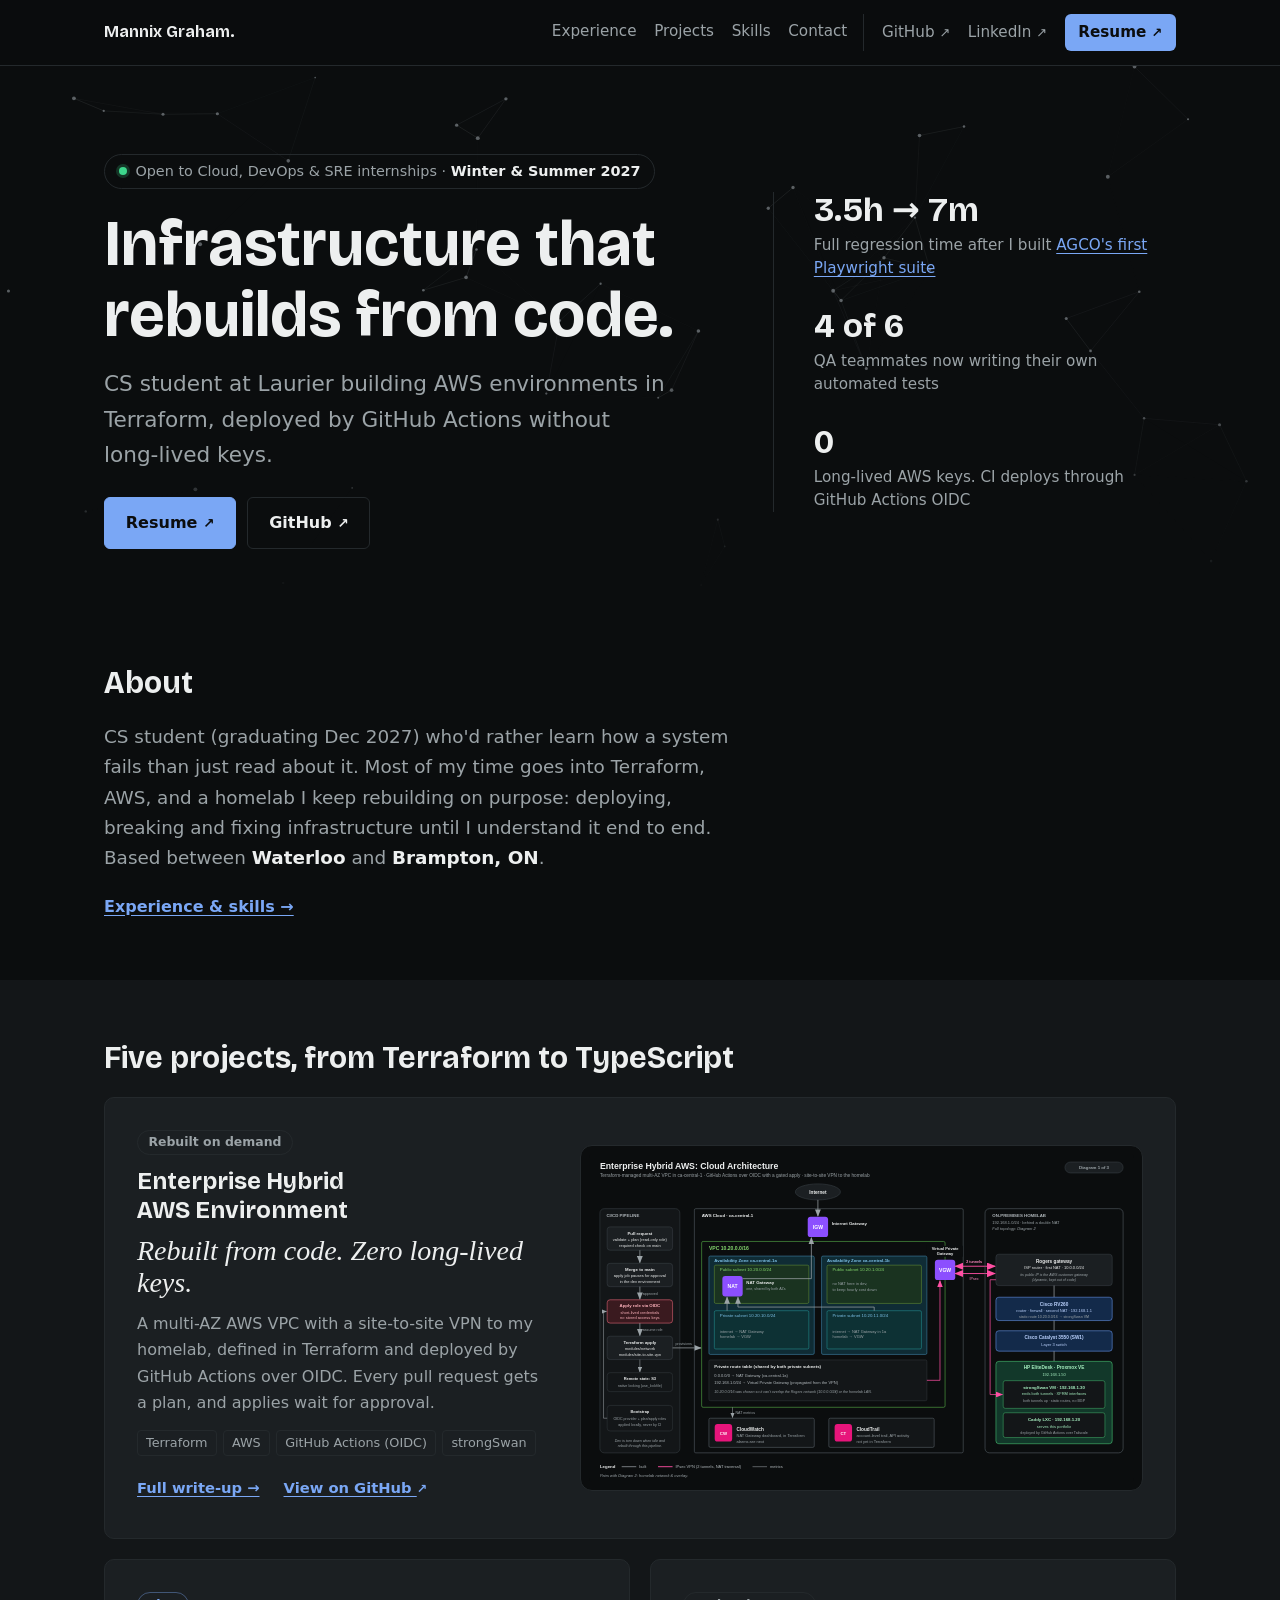
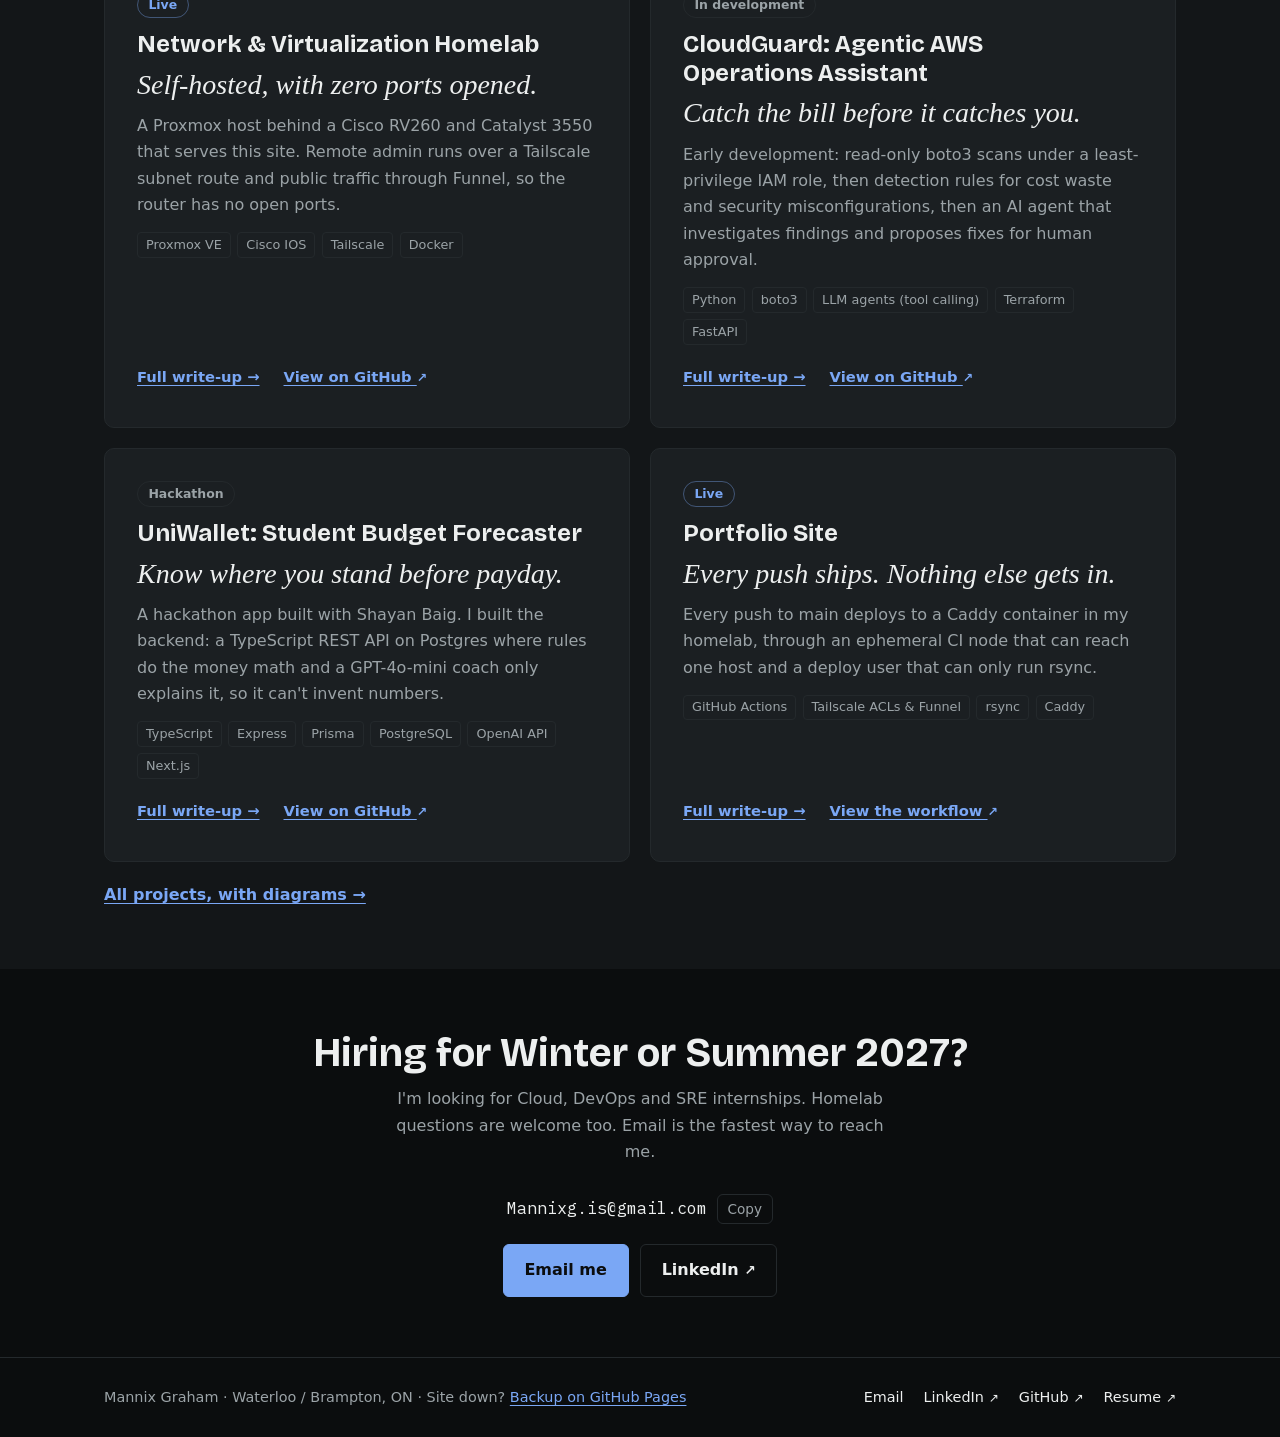
==== commit 4ad41f02: "style: switch accent to steel blue, keep status dot green" ====
--- a/index.html
+++ b/index.html
@@ -15,7 +15,7 @@
   <meta property="og:image:width" content="1200" />
   <meta property="og:image:height" content="630" />
   <meta name="twitter:card" content="summary_large_image" />
-  <link rel="icon" href="data:image/svg+xml,%3Csvg xmlns='http://www.w3.org/2000/svg' viewBox='0 0 64 64'%3E%3Crect width='64' height='64' rx='12' fill='%230B0D0E'/%3E%3Ctext x='32' y='43' font-family='monospace' font-size='30' font-weight='700' text-anchor='middle' fill='%233DD68C'%3EMG%3C/text%3E%3C/svg%3E" />
+  <link rel="icon" href="data:image/svg+xml,%3Csvg xmlns='http://www.w3.org/2000/svg' viewBox='0 0 64 64'%3E%3Crect width='64' height='64' rx='12' fill='%230B0D0E'/%3E%3Ctext x='32' y='43' font-family='monospace' font-size='30' font-weight='700' text-anchor='middle' fill='%237AA7F5'%3EMG%3C/text%3E%3C/svg%3E" />
   <link rel="preload" href="fonts/bricolage-grotesque-latin.woff2" as="font" type="font/woff2" crossorigin />
   <script>document.documentElement.className = 'js';</script>
   <link rel="stylesheet" href="styles.css" />
--- a/styles.css
+++ b/styles.css
@@ -35,7 +35,7 @@
   --border: #24292C;
   --text-main: #EDEFEF;       /* headings and body — ~17:1 on --bg */
   --text-muted: #9BA3A7;      /* secondary copy, dates, tags — ~7.6:1 on --bg */
-  --accent: #3DD68C;          /* the one colour: links, CTAs, focus — ~10:1 on --bg */
+  --accent: #7AA7F5;          /* steel blue: links, CTAs, focus — 8:1 on --bg */
   --on-accent: #0B0D0E;       /* text drawn on top of accent-filled buttons */
   --max-width: 1120px;
   --font-head: "Bricolage Grotesque", system-ui, -apple-system, "Segoe UI", sans-serif;
@@ -226,7 +226,7 @@
   width: 8px;
   height: 8px;
   border-radius: 50%;
-  background: var(--accent);
+  background: #3DD68C; /* status light stays green, independent of --accent */
   box-shadow: 0 0 0 3px rgba(61, 214, 140, 0.2);
 }
 
@@ -359,7 +359,7 @@
 .project .project-links, .project > .project-link { margin-top: auto; }
 /* Status chip: where each project stands, before the copy */
 .project .badge { width: fit-content; align-self: flex-start; font-size: 0.78rem; font-weight: 600; color: var(--text-muted); border: 1px solid var(--border); border-radius: 999px; padding: 0.1rem 0.65rem; margin-bottom: 0.75rem; }
-.project .badge-live { color: var(--accent); border-color: rgba(61, 214, 140, 0.4); }
+.project .badge-live { color: var(--accent); border-color: rgba(122, 167, 245, 0.4); }
 .project-body > :last-child, .project-text > :last-child { margin-bottom: 0; }
 
 /* Wide screens: two cards a row; featured ones take the full row */
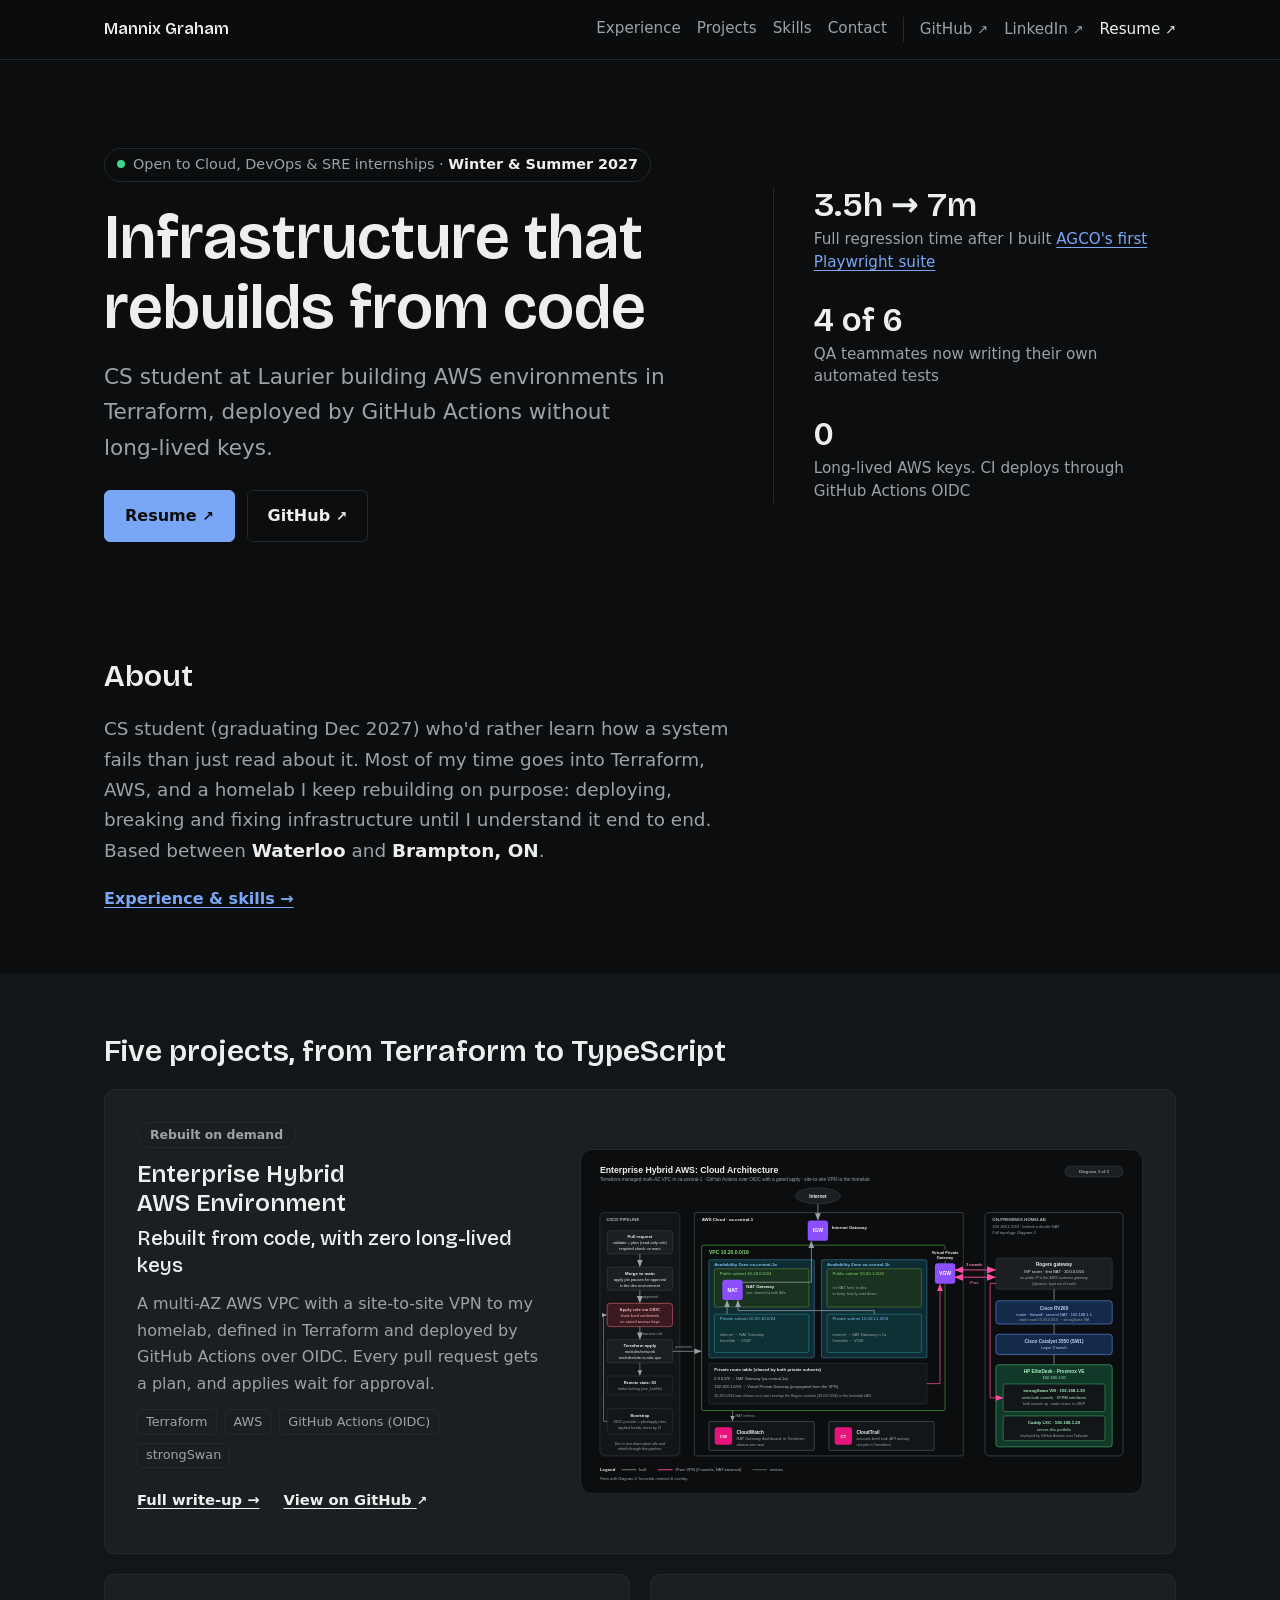
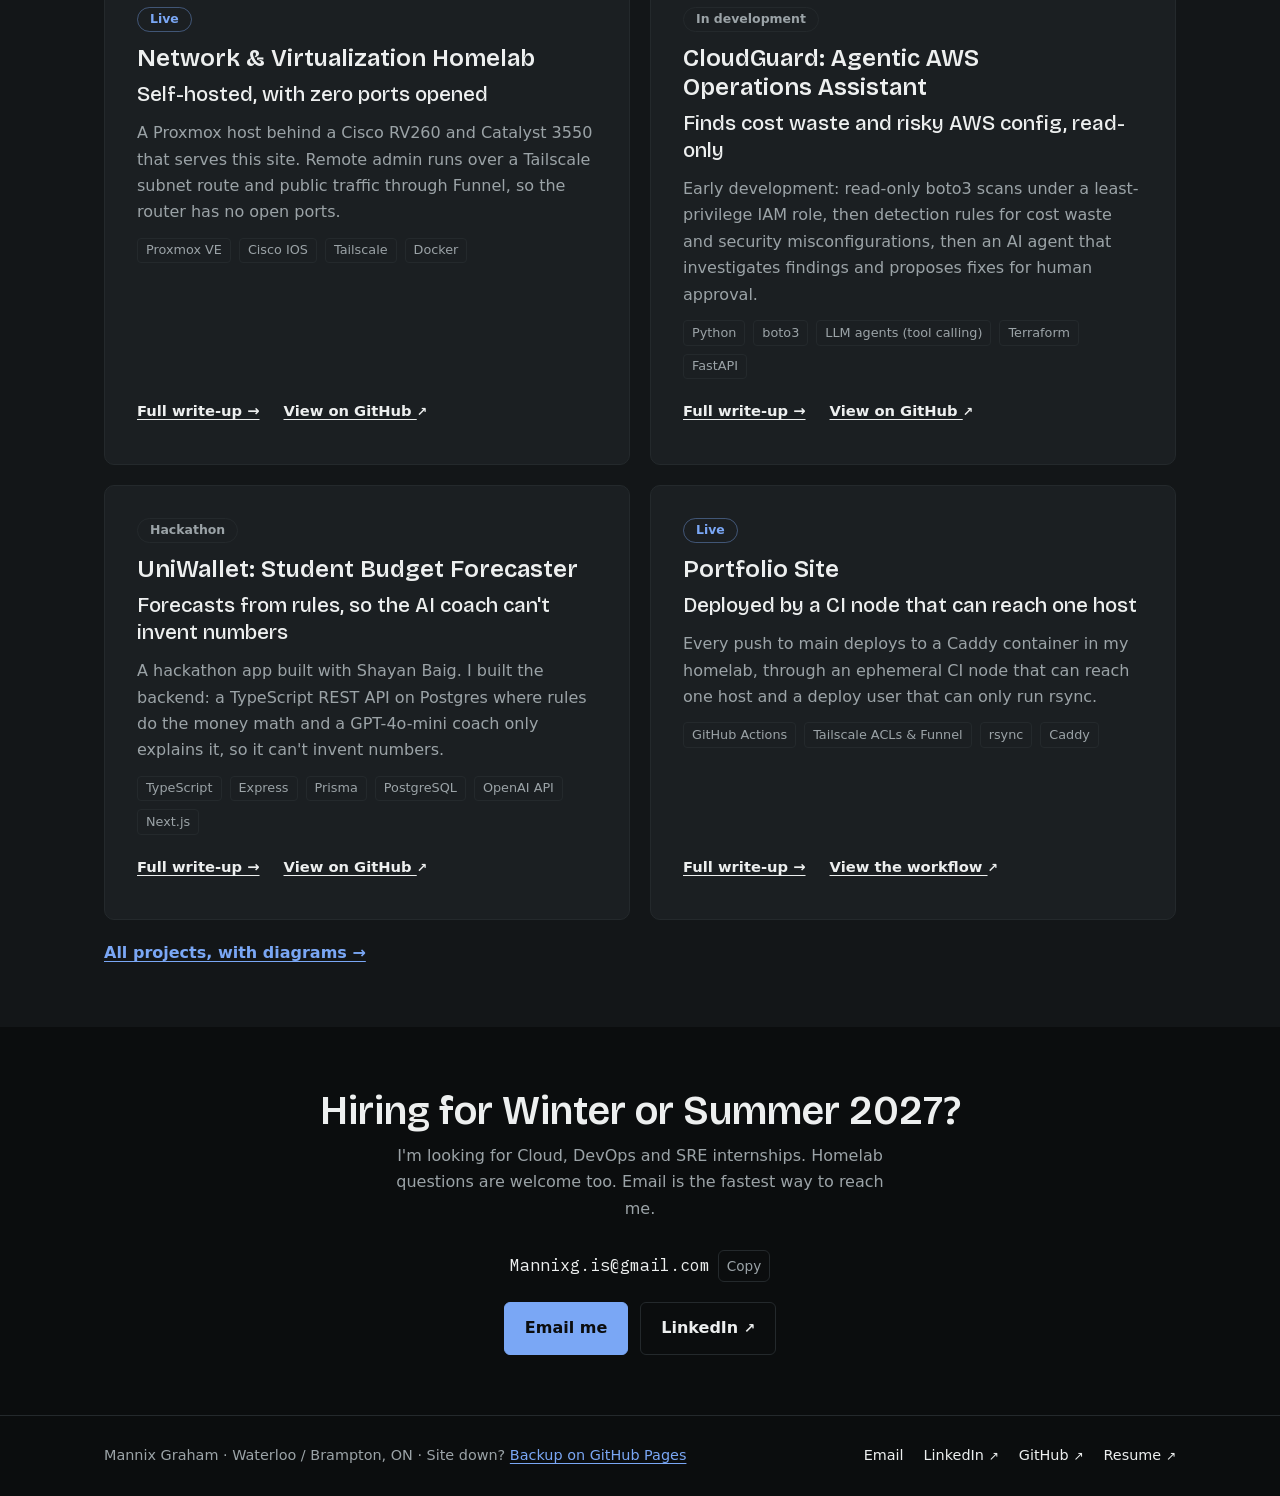
==== commit 0fbe86c0: "style: unslop pass, drop hero canvas and serif, fix diagram width" ====
--- a/index.html
+++ b/index.html
@@ -25,7 +25,7 @@
 
   <header class="site-header">
     <div class="container nav">
-      <a class="nav-name" href="./">Mannix Graham.</a>
+      <a class="nav-name" href="./">Mannix Graham</a>
       <nav class="nav-sections" aria-label="Sections">
         <a href="experience.html">Experience</a>
         <a href="projects.html">Projects</a>
@@ -43,11 +43,10 @@
   <main id="main" tabindex="-1">
     <!-- Hero -->
     <section class="hero" id="top" aria-labelledby="hero-title">
-      <canvas class="hero-net" aria-hidden="true"></canvas>
       <div class="container hero-grid">
         <div class="hero-copy">
         <p class="hero-status"><span class="status-dot" aria-hidden="true"></span>Open to Cloud, DevOps &amp; SRE internships · <strong>Winter &amp; Summer 2027</strong></p>
-        <h1 id="hero-title">Infrastructure that rebuilds from code.</h1>
+        <h1 id="hero-title">Infrastructure that rebuilds from code</h1>
         <p class="hero-tagline">CS student at Laurier building AWS environments in Terraform, deployed by GitHub Actions without <span class="nowrap">long-lived</span> keys.</p>
         <div class="hero-actions">
           <a class="btn btn-primary" href="Mannix-Graham-Resume.pdf" target="_blank" rel="noopener noreferrer">Resume <span class="ext" aria-hidden="true">↗</span></a>
@@ -81,7 +80,7 @@
             <div class="project-text">
             <p class="badge">Rebuilt on demand</p>
             <h3>Enterprise Hybrid AWS Environment</h3>
-            <p class="outcome">Rebuilt from code. Zero long-lived keys.</p>
+            <p class="outcome">Rebuilt from code, with zero long-lived keys</p>
             <p>A multi-AZ AWS VPC with a site-to-site VPN to my homelab, defined in Terraform and deployed by GitHub Actions over OIDC. Every pull request gets a plan, and applies wait for approval.</p>
             <ul class="tech" aria-label="Tech stack"><li>Terraform</li><li>AWS</li><li>GitHub Actions (OIDC)</li><li>strongSwan</li></ul>
             <div class="project-links">
@@ -98,7 +97,7 @@
           <div class="project" id="proj-homelab">
             <p class="badge badge-live">Live</p>
             <h3>Network &amp; Virtualization Homelab</h3>
-            <p class="outcome">Self-hosted, with zero ports opened.</p>
+            <p class="outcome">Self-hosted, with zero ports opened</p>
             <p>A Proxmox host behind a Cisco RV260 and Catalyst 3550 that serves this site. Remote admin runs over a Tailscale subnet route and public traffic through Funnel, so the router has no open ports.</p>
             <ul class="tech" aria-label="Tech stack"><li>Proxmox VE</li><li>Cisco IOS</li><li>Tailscale</li><li>Docker</li></ul>
             <div class="project-links">
@@ -109,7 +108,7 @@
           <div class="project" id="proj-cloudguard">
             <p class="badge">In development</p>
             <h3>CloudGuard: Agentic AWS Operations Assistant</h3>
-            <p class="outcome">Catch the bill before it catches you.</p>
+            <p class="outcome">Finds cost waste and risky AWS config, read-only</p>
             <p>Early development: read-only boto3 scans under a least-privilege IAM role, then detection rules for cost waste and security misconfigurations, then an AI agent that investigates findings and proposes fixes for human approval.</p>
             <ul class="tech" aria-label="Tech stack"><li>Python</li><li>boto3</li><li>LLM agents (tool calling)</li><li>Terraform</li><li>FastAPI</li></ul>
             <div class="project-links">
@@ -120,7 +119,7 @@
           <div class="project" id="proj-uniwallet">
             <p class="badge">Hackathon</p>
             <h3>UniWallet: Student Budget Forecaster</h3>
-            <p class="outcome">Know where you stand before payday.</p>
+            <p class="outcome">Forecasts from rules, so the AI coach can't invent numbers</p>
             <p>A hackathon app built with Shayan Baig. I built the backend: a TypeScript REST API on Postgres where rules do the money math and a GPT-4o-mini coach only explains it, so it can't invent numbers.</p>
             <ul class="tech" aria-label="Tech stack"><li>TypeScript</li><li>Express</li><li>Prisma</li><li>PostgreSQL</li><li>OpenAI API</li><li>Next.js</li></ul>
             <div class="project-links">
@@ -131,7 +130,7 @@
           <div class="project" id="proj-site">
             <p class="badge badge-live">Live</p>
             <h3>Portfolio Site</h3>
-            <p class="outcome">Every push ships. Nothing else gets in.</p>
+            <p class="outcome">Deployed by a CI node that can reach one host</p>
             <p>Every push to main deploys to a Caddy container in my homelab, through an ephemeral CI node that can reach one host and a deploy user that can only run rsync.</p>
             <ul class="tech" aria-label="Tech stack"><li>GitHub Actions</li><li>Tailscale ACLs &amp; Funnel</li><li>rsync</li><li>Caddy</li></ul>
             <div class="project-links">
--- a/styles.css
+++ b/styles.css
@@ -19,13 +19,6 @@
   font-weight: 500;
   font-display: swap;
   src: url("fonts/ibm-plex-mono-500-latin.woff2") format("woff2");
-}
-@font-face {
-  font-family: "Instrument Serif";
-  font-style: italic;
-  font-weight: 400;
-  font-display: swap;
-  src: url("fonts/instrument-serif-italic-latin.woff2") format("woff2");
 }
 
 :root {
@@ -41,7 +34,6 @@
   --font-head: "Bricolage Grotesque", system-ui, -apple-system, "Segoe UI", sans-serif;
   --font-body: system-ui, -apple-system, "Segoe UI", sans-serif;
   --font-mono: "IBM Plex Mono", ui-monospace, "SF Mono", Menlo, monospace;
-  --font-serif: "Instrument Serif", Georgia, serif; /* project outcome lines only */
   --ease: cubic-bezier(0.2, 0.7, 0.2, 1);
 }
 
@@ -58,7 +50,7 @@
   -webkit-font-smoothing: antialiased;
 }
 
-h1, h2, h3 { font-family: var(--font-head); font-weight: 700; line-height: 1.2; text-wrap: balance; }
+h1, h2, h3 { font-family: var(--font-head); font-weight: 600; line-height: 1.2; text-wrap: balance; }
 
 a { color: var(--accent); text-underline-offset: 3px; }
 a:hover { text-decoration: none; }
@@ -102,12 +94,12 @@
   display: flex;
   align-items: center;
   gap: 1rem;
-  padding-block: 0.85rem;
+  padding-block: 0.75rem;
 }
 
 .nav-name {
   font-family: var(--font-head);
-  font-weight: 700;
+  font-weight: 600;
   color: var(--text-main);
   text-decoration: none;
   white-space: nowrap;
@@ -115,13 +107,13 @@
 }
 
 /* In-page section links; the one you're reading gets aria-current */
-.nav-sections { display: flex; gap: 1.1rem; }
+.nav-sections { display: flex; gap: 1rem; }
 .nav-sections a {
   color: var(--text-muted);
   text-decoration: none;
   font-size: 0.95rem;
   white-space: nowrap;
-  padding: 0.2rem 0;
+  padding: 0.25rem 0;
   border-bottom: 2px solid transparent;
   transition: color 150ms, border-color 150ms;
 }
@@ -135,8 +127,8 @@
 .nav-actions {
   display: flex;
   align-items: center;
-  gap: 1.1rem;
-  padding-left: 1.1rem;
+  gap: 1rem;
+  padding-left: 1rem;
   border-left: 1px solid var(--border);
 }
 
@@ -156,39 +148,19 @@
 }
 .nav-actions a:hover { color: var(--text-main); }
 
-.nav-resume {
-  color: var(--on-accent) !important;
-  background: var(--accent);
-  padding: 0.4rem 0.85rem;
-  border-radius: 6px;
-  font-weight: 700;
-  transition: filter 150ms;
-}
-.nav-resume:hover { filter: brightness(0.88); }
+.nav-actions .nav-resume { color: var(--text-main); }
 
 /* Hero — the one screen every recruiter actually reads */
 .hero {
   position: relative;
   padding: clamp(3rem, 9vw, 5.5rem) 0 clamp(2.5rem, 6vw, 3.5rem);
 }
-.hero > .container { position: relative; z-index: 1; }
 .hero .proof { margin-top: clamp(2rem, 5vw, 3rem); }
 @media (min-width: 960px) {
   .hero-grid { display: grid; grid-template-columns: minmax(0, 1.5fr) minmax(0, 1fr); gap: 4rem; align-items: center; }
   .hero .proof { grid-template-columns: 1fr; margin-top: 0; border-top: 0; padding: 0 0 0 2.5rem; border-left: 1px solid var(--border); gap: 1.75rem; }
 }
 
-/* Drifting network graph behind the hero; fades out toward the bottom */
-.hero-net {
-  position: absolute;
-  inset: 0;
-  width: 100%;
-  height: 100%;
-  pointer-events: none;
-  -webkit-mask-image: linear-gradient(to bottom, #000 55%, transparent);
-  mask-image: linear-gradient(to bottom, #000 55%, transparent);
-}
-
 h1 { font-size: clamp(2.3rem, 7vw, 4rem); line-height: 1.1; margin-bottom: 1rem; }
 
 .hero-tagline {
@@ -203,7 +175,7 @@
 .hero-actions {
   display: flex;
   flex-wrap: wrap;
-  gap: 0.7rem;
+  gap: 0.75rem;
   margin-bottom: 1.25rem;
 }
 .hero .hero-actions { margin-bottom: 0; }
@@ -215,24 +187,23 @@
   color: var(--text-muted);
   border: 1px solid var(--border);
   border-radius: 999px;
-  padding: 0.3rem 0.85rem;
+  padding: 0.25rem 0.75rem;
   margin-bottom: 1.25rem;
 }
 .hero-status strong { color: var(--text-main); font-weight: 600; white-space: nowrap; }
 .status-dot {
   display: inline-block;
   vertical-align: middle;
-  margin: -2px 0.55rem 0 0;
+  margin: -2px 0.5rem 0 0;
   width: 8px;
   height: 8px;
   border-radius: 50%;
   background: #3DD68C; /* status light stays green, independent of --accent */
-  box-shadow: 0 0 0 3px rgba(61, 214, 140, 0.2);
 }
 
 .btn {
   display: inline-block;
-  padding: 0.75rem 1.3rem;
+  padding: 0.75rem 1.25rem;
   border-radius: 6px;
   border: 1px solid var(--border);
   background: transparent;
@@ -284,17 +255,17 @@
 }
 .entry-head h3 { font-size: 1.3rem; }
 .entry-date { font-variant-numeric: tabular-nums; font-family: var(--font-mono); color: var(--text-muted); font-size: 0.88rem; white-space: nowrap; }
-.entry-sub { color: var(--text-muted); margin: 0.2rem 0 1rem; }
-.entry-role { color: var(--accent); font-weight: 600; margin: 0.2rem 0 1rem; }
+.entry-sub { color: var(--text-muted); margin: 0.25rem 0 1rem; }
+.entry-role { color: var(--accent); font-weight: 600; margin: 0.25rem 0 1rem; }
 .bullets li strong { color: var(--text-main); font-weight: 600; }
 .entry .tech { margin-top: 1rem; }
 
 /* One-line outcome above the details: "From hours to minutes." */
 .outcome {
-  font-family: var(--font-serif);
-  font-style: italic;
-  font-size: clamp(1.45rem, 3.6vw, 1.75rem);
-  line-height: 1.15;
+  font-family: var(--font-head);
+  font-weight: 500;
+  font-size: clamp(1.15rem, 2.6vw, 1.3rem);
+  line-height: 1.3;
   color: var(--text-main);
   margin-bottom: 0.75rem;
 }
@@ -302,15 +273,15 @@
 
 .highlight {
   font-size: 1.05rem;
-  margin-bottom: 0.9rem;
+  margin-bottom: 1rem;
 }
 .highlight strong { color: var(--accent); }
 
 .bullets { list-style: none; }
 .bullets li {
   position: relative;
-  padding-left: 1.1rem;
-  margin-bottom: 0.55rem;
+  padding-left: 1rem;
+  margin-bottom: 0.5rem;
   color: var(--text-muted);
 }
 .bullets li::before {
@@ -321,7 +292,7 @@
   width: 5px;
   height: 5px;
   border-radius: 50%;
-  background: var(--accent);
+  background: var(--text-muted);
 }
 
 .also {
@@ -333,7 +304,7 @@
 
 /* Other roles: one line each, title on the left, dates on the right */
 .also-list { list-style: none; margin-top: 1.75rem; padding-top: 1.25rem; border-top: 1px solid var(--border); }
-.also-label { font-family: var(--font-head); font-weight: 700; color: var(--text-main); margin-bottom: 0.6rem; }
+.also-label { font-family: var(--font-head); font-weight: 600; color: var(--text-main); margin-bottom: 0.5rem; }
 .also-list li {
   display: flex;
   flex-wrap: wrap;
@@ -358,7 +329,7 @@
 }
 .project .project-links, .project > .project-link { margin-top: auto; }
 /* Status chip: where each project stands, before the copy */
-.project .badge { width: fit-content; align-self: flex-start; font-size: 0.78rem; font-weight: 600; color: var(--text-muted); border: 1px solid var(--border); border-radius: 999px; padding: 0.1rem 0.65rem; margin-bottom: 0.75rem; }
+.project .badge { width: fit-content; align-self: flex-start; font-size: 0.78rem; font-weight: 600; color: var(--text-muted); border: 1px solid var(--border); border-radius: 999px; padding: 0.1rem 0.75rem; margin-bottom: 0.75rem; }
 .project .badge-live { color: var(--accent); border-color: rgba(122, 167, 245, 0.4); }
 .project-body > :last-child, .project-text > :last-child { margin-bottom: 0; }
 
@@ -374,40 +345,40 @@
   /* Projects page: description left, status right, diagram full width below */
   .project.featured { display: grid; grid-template-columns: 1fr 1fr; column-gap: 2.5rem; }
   .project.featured > h2, .project.featured > .outcome, .project.featured > .diagram, .project.featured > .badge { grid-column: 1 / -1; justify-self: start; }
+  .project.featured > .diagram { justify-self: stretch; }
   .project.featured > .project-body { grid-column: 1; }
   .project.featured > .status-list { grid-column: 2; }
 }
-.project h2, .project h3 { font-size: clamp(1.3rem, 3vw, 1.5rem); margin-bottom: 0.6rem; }
-.project p { color: var(--text-muted); margin-bottom: 0.85rem; }
+.project h2, .project h3 { font-size: clamp(1.3rem, 3vw, 1.5rem); margin-bottom: 0.5rem; }
+.project p { color: var(--text-muted); margin-bottom: 0.75rem; }
 .project > :last-child { margin-bottom: 0; }
 
 /* Built / In progress / Next, so the status of each part is clear at a glance */
-.status-list { list-style: none; margin-bottom: 0.85rem; }
+.status-list { list-style: none; margin-bottom: 0.75rem; }
 .status-list li {
   display: grid;
   grid-template-columns: 6.5rem 1fr;
   gap: 0 1rem;
   color: var(--text-muted);
-  margin-bottom: 0.45rem;
+  margin-bottom: 0.5rem;
 }
 .status-tag {
   font-family: var(--font-mono);
   font-size: 0.78rem;
-  text-transform: uppercase;
-  letter-spacing: 0.05em;
   color: var(--text-main);
-  padding-top: 0.2rem;
+  padding-top: 0.25rem;
 }
 @media (max-width: 480px) {
-  .status-list li { grid-template-columns: 1fr; margin-bottom: 0.85rem; }
-}
-
-.tech { list-style: none; display: flex; flex-wrap: wrap; gap: 0.4rem; margin-bottom: 0.85rem; }
+  .status-list li { grid-template-columns: 1fr; margin-bottom: 0.75rem; }
+}
+
+.tech { list-style: none; display: flex; flex-wrap: wrap; gap: 0.5rem; margin-bottom: 0.75rem; }
 .tech li { font-size: 0.8rem; color: var(--text-muted); border: 1px solid var(--border); border-radius: 4px; padding: 0.1rem 0.5rem; line-height: 1.6; }
 .ext { display: inline-block; font-size: 0.85em; transition: transform 150ms; }
 a:hover .ext { transform: translate(2px, -2px); }
 
-.project-link { display: inline-block; padding: 0.4rem 0; font-size: 0.92rem; font-weight: 600; }
+.project-link { display: inline-block; padding: 0.5rem 0; font-size: 0.92rem; font-weight: 600; color: var(--text-main); }
+.project-link:hover { color: var(--accent); }
 .project-links { display: flex; flex-wrap: wrap; gap: 0.5rem 1.5rem; }
 
 /* Diagram: dark frame to match the page; click opens it full size */
@@ -433,7 +404,7 @@
 .lightbox::backdrop { background: rgba(0, 0, 0, 0.78); }
 .lightbox img { display: block; width: 100%; height: auto; max-height: calc(94vh - 5rem); object-fit: contain; border-radius: 4px; }
 .lightbox-bar { display: flex; justify-content: space-between; align-items: center; gap: 1rem; padding-top: 0.75rem; }
-.lightbox .btn { padding: 0.45rem 1rem; font: inherit; font-weight: 600; cursor: pointer; }
+.lightbox .btn { padding: 0.5rem 1rem; font: inherit; font-weight: 600; cursor: pointer; }
 
 .diagram figcaption {
   font-family: var(--font-mono);
@@ -447,14 +418,14 @@
 .skill-row {
   display: grid;
   grid-template-columns: 13rem 1fr;
-  gap: 0.4rem 1.5rem;
-  padding: 1.1rem 0;
+  gap: 0.5rem 1.5rem;
+  padding: 1rem 0;
   border-top: 1px solid var(--border);
 }
 .skill-row:last-child { border-bottom: 1px solid var(--border); }
 .skill-row h3 { font-size: 1.02rem; }
 .skill-row p { color: var(--text-muted); }
-.skill-row .tech { margin: 0.6rem 0 0; }
+.skill-row .tech { margin: 0.5rem 0 0; }
 
 @media (max-width: 640px) {
   .skill-row { grid-template-columns: 1fr; }
@@ -462,7 +433,7 @@
 
 /* Final CTA */
 .cta { text-align: center; }
-.cta h2 { font-size: clamp(1.8rem, 5vw, 2.5rem); margin-bottom: 0.6rem; }
+.cta h2 { font-size: clamp(1.8rem, 5vw, 2.5rem); margin-bottom: 0.5rem; }
 .cta p { color: var(--text-muted); max-width: 32rem; margin: 0 auto 1.75rem; }
 .cta p strong { color: var(--text-main); }
 .cta .hero-actions { justify-content: center; margin-bottom: 0; }
@@ -473,7 +444,7 @@
   justify-content: center;
   align-items: center;
   flex-wrap: wrap;
-  gap: 0.6rem;
+  gap: 0.5rem;
 }
 .cta .email-line { margin-bottom: 1.25rem; }
 .email-address { font-family: var(--font-mono); color: var(--text-main); font-size: 1.05rem; }
@@ -485,13 +456,12 @@
   background: transparent;
   border: 1px solid var(--border);
   border-radius: 6px;
-  padding: 0.2rem 0.6rem;
+  padding: 0.25rem 0.5rem;
   cursor: pointer;
   transition: border-color 150ms, color 150ms;
 }
 .copy-btn:hover { border-color: var(--text-muted); color: var(--text-main); }
-.copy-btn.is-copied { border-color: var(--accent); color: var(--accent); animation: copied 300ms var(--ease); }
-@keyframes copied { 50% { transform: scale(1.08); } }
+.copy-btn.is-copied { border-color: var(--accent); color: var(--accent); }
 
 /* Footer */
 footer {
@@ -506,7 +476,7 @@
 .footer-links a { color: var(--text-main); text-decoration: none; }
 .footer-links a:hover { color: var(--accent); }
 @media (min-width: 760px) { .footer-row { justify-content: space-between; text-align: left; } }
-.deploy-stamp { display: block; font-variant-numeric: tabular-nums; font-family: var(--font-mono); font-size: 0.8rem; margin-bottom: 0.35rem; }
+.deploy-stamp { display: block; font-variant-numeric: tabular-nums; font-family: var(--font-mono); font-size: 0.8rem; margin-bottom: 0.25rem; }
 .deploy-stamp[hidden] { display: none; }
 
 /* Proof strip: three numbers under the hero; stacks on phones */
@@ -518,10 +488,10 @@
   border-top: 1px solid var(--border);
   padding-top: 1.5rem;
 }
-.proof li { display: flex; flex-direction: column; gap: 0.35rem; }
+.proof li { display: flex; flex-direction: column; gap: 0.25rem; }
 .proof-num {
   font-family: var(--font-head);
-  font-weight: 700;
+  font-weight: 600;
   font-size: clamp(1.6rem, 4vw, 2.1rem);
   line-height: 1.1;
   color: var(--text-main);
@@ -529,7 +499,7 @@
 }
 .proof-text { color: var(--text-muted); font-size: 0.95rem; line-height: 1.5; }
 @media (max-width: 640px) {
-  .proof { grid-template-columns: 1fr; gap: 1.1rem; }
+  .proof { grid-template-columns: 1fr; gap: 1rem; }
 }
 
 @media (max-width: 480px) {
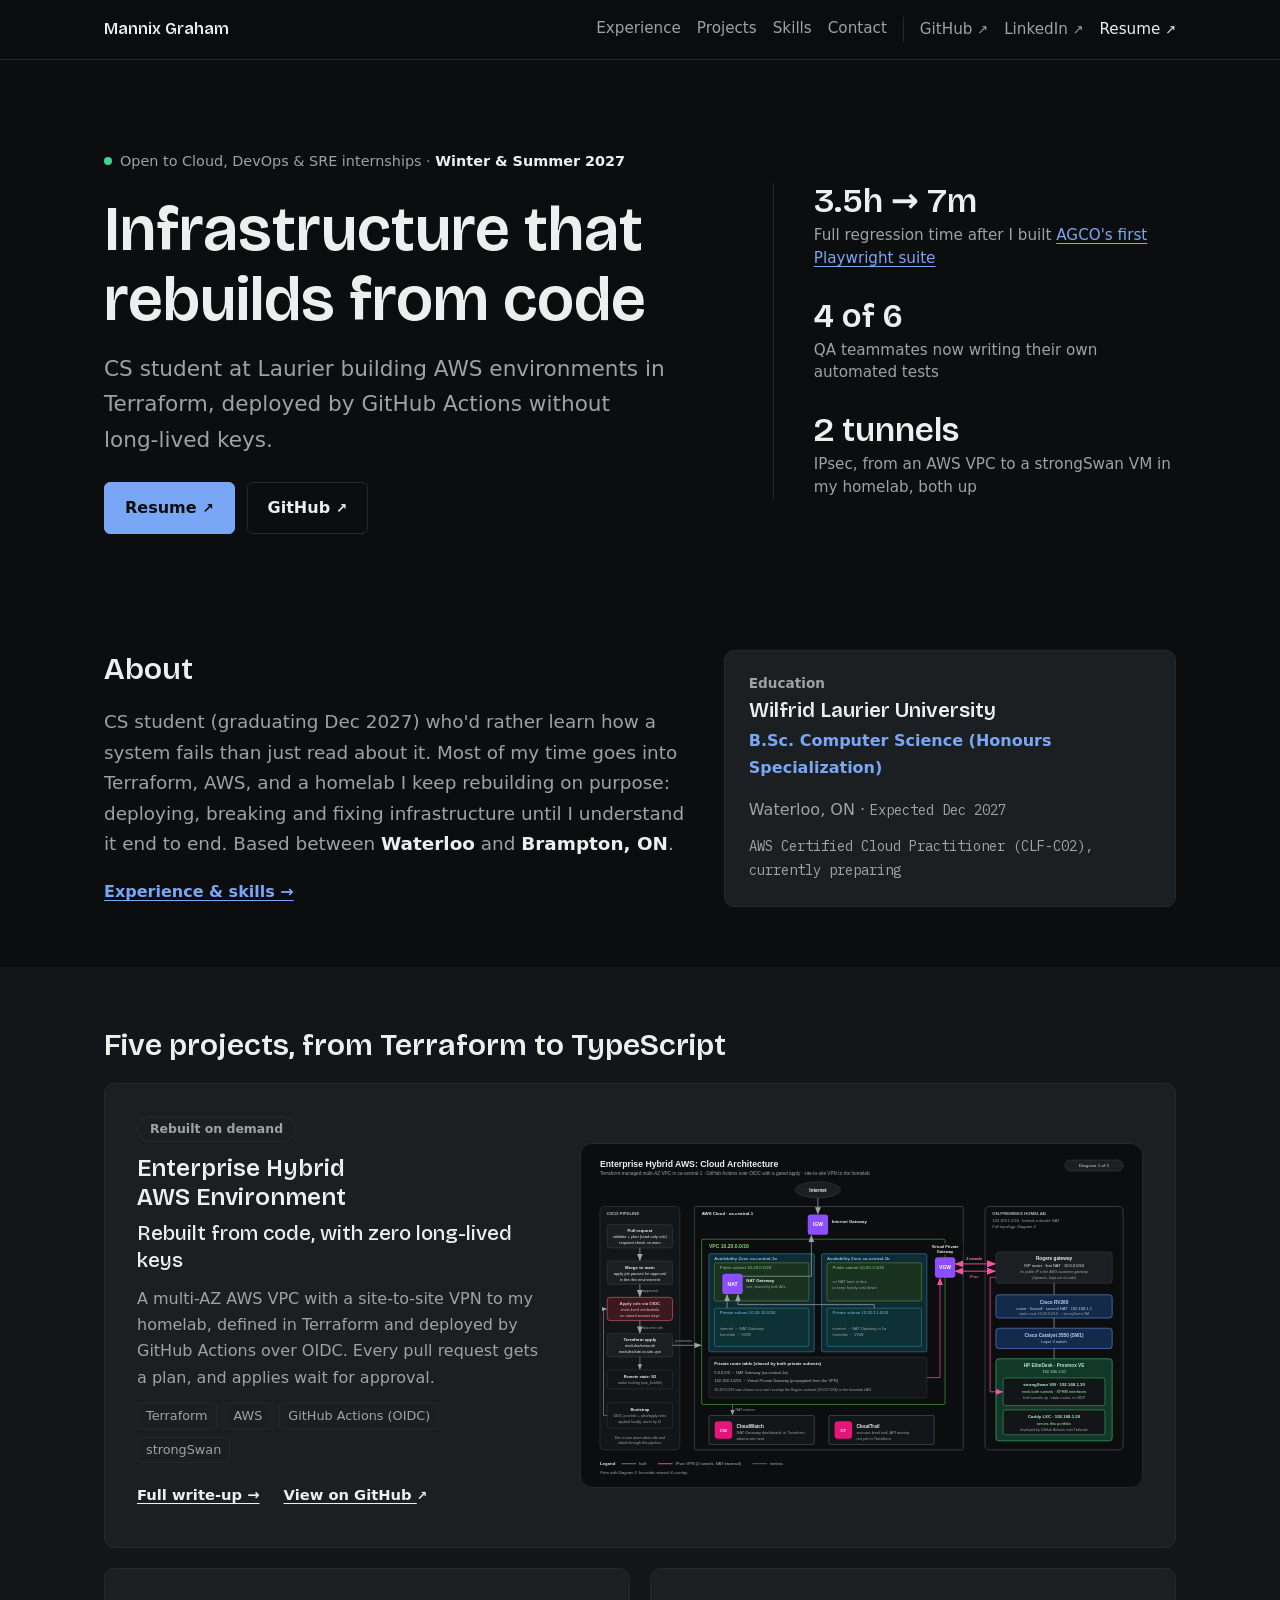
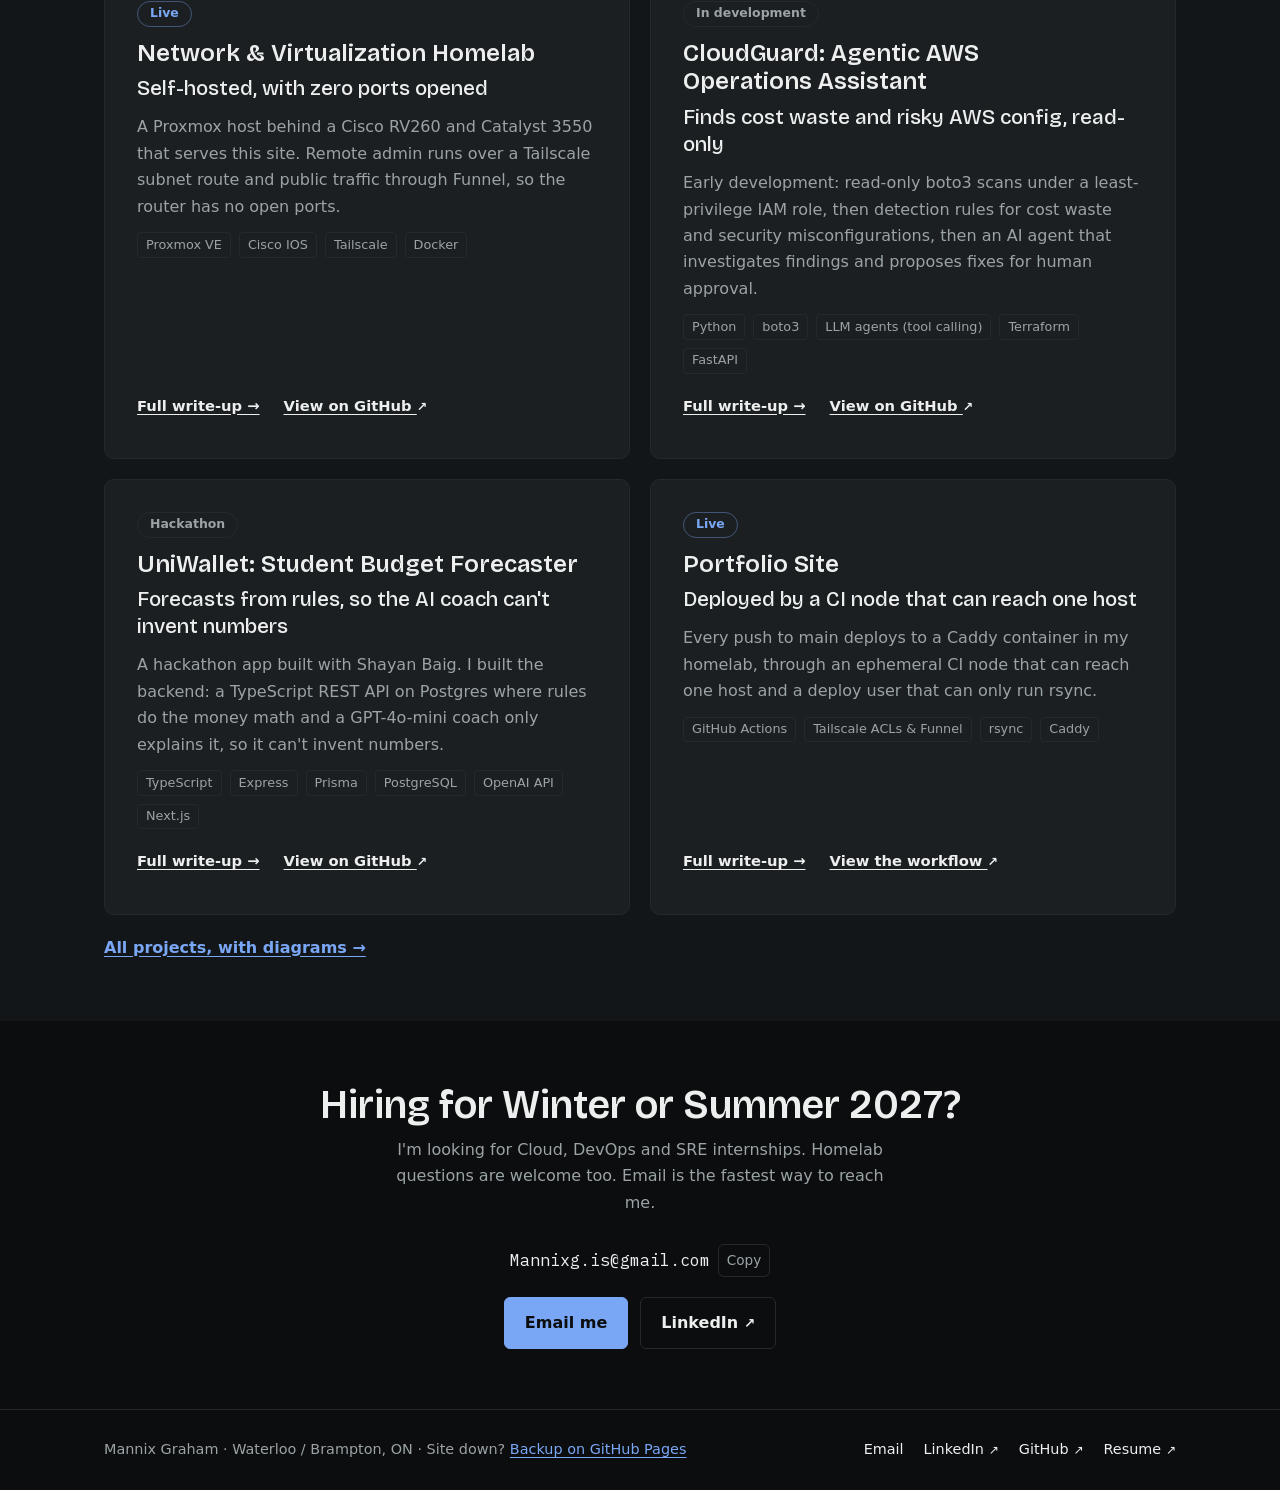
==== commit 683f0887: "style: swap duplicate proof number, education beside About, plain status line" ====
--- a/index.html
+++ b/index.html
@@ -56,17 +56,26 @@
         <ul class="proof" aria-label="Highlights">
           <li><span class="proof-num">3.5h → 7m</span><span class="proof-text">Full regression time after I built <a href="experience.html">AGCO's first Playwright suite</a></span></li>
           <li><span class="proof-num">4 of 6</span><span class="proof-text">QA teammates now writing their own automated tests</span></li>
-          <li><span class="proof-num">0</span><span class="proof-text">Long-lived AWS keys. CI deploys through GitHub Actions OIDC</span></li>
+          <li><span class="proof-num">2 tunnels</span><span class="proof-text">IPsec, from an AWS VPC to a strongSwan VM in my homelab, both up</span></li>
         </ul>
       </div>
     </section>
 
     <!-- About -->
     <section aria-labelledby="about-title">
-      <div class="container">
+      <div class="container page-hero-grid">
+        <div>
         <h2 id="about-title" class="section-label">About</h2>
         <p class="lede">CS student (graduating Dec 2027) who'd rather learn how a system fails than just read about it. Most of my time goes into Terraform, AWS, and a homelab I keep rebuilding on purpose: deploying, breaking and fixing infrastructure until I understand it end to end. Based between <strong>Waterloo</strong> and <strong>Brampton, ON</strong>.</p>
         <a class="more-link" href="experience.html">Experience &amp; skills →</a>
+        </div>
+        <aside class="edu-card" aria-labelledby="education-title">
+          <h2 id="education-title" class="edu-label">Education</h2>
+          <h3>Wilfrid Laurier University</h3>
+          <p class="entry-role">B.Sc. Computer Science (Honours Specialization)</p>
+          <p class="entry-sub">Waterloo, ON · <span class="entry-date">Expected Dec 2027</span></p>
+          <p class="also">AWS Certified Cloud Practitioner (CLF-C02), currently preparing</p>
+        </aside>
       </div>
     </section>
 
--- a/styles.css
+++ b/styles.css
@@ -185,9 +185,6 @@
   display: inline-block;
   font-size: 0.9rem;
   color: var(--text-muted);
-  border: 1px solid var(--border);
-  border-radius: 999px;
-  padding: 0.25rem 0.75rem;
   margin-bottom: 1.25rem;
 }
 .hero-status strong { color: var(--text-main); font-weight: 600; white-space: nowrap; }
@@ -504,8 +501,6 @@
 
 @media (max-width: 480px) {
   .nav-actions { gap: 0.75rem; }
-  /* The pill can't fit one line on phones; let it wrap as plain text */
-  .hero-status { border: 0; padding: 0; }
   /* GitHub/LinkedIn sit right below in the hero; dropping them keeps the header to two rows */
   .nav-actions a:not(.nav-resume) { display: none; }
   .btn { flex: 1 1 calc(50% - 0.7rem); text-align: center; }
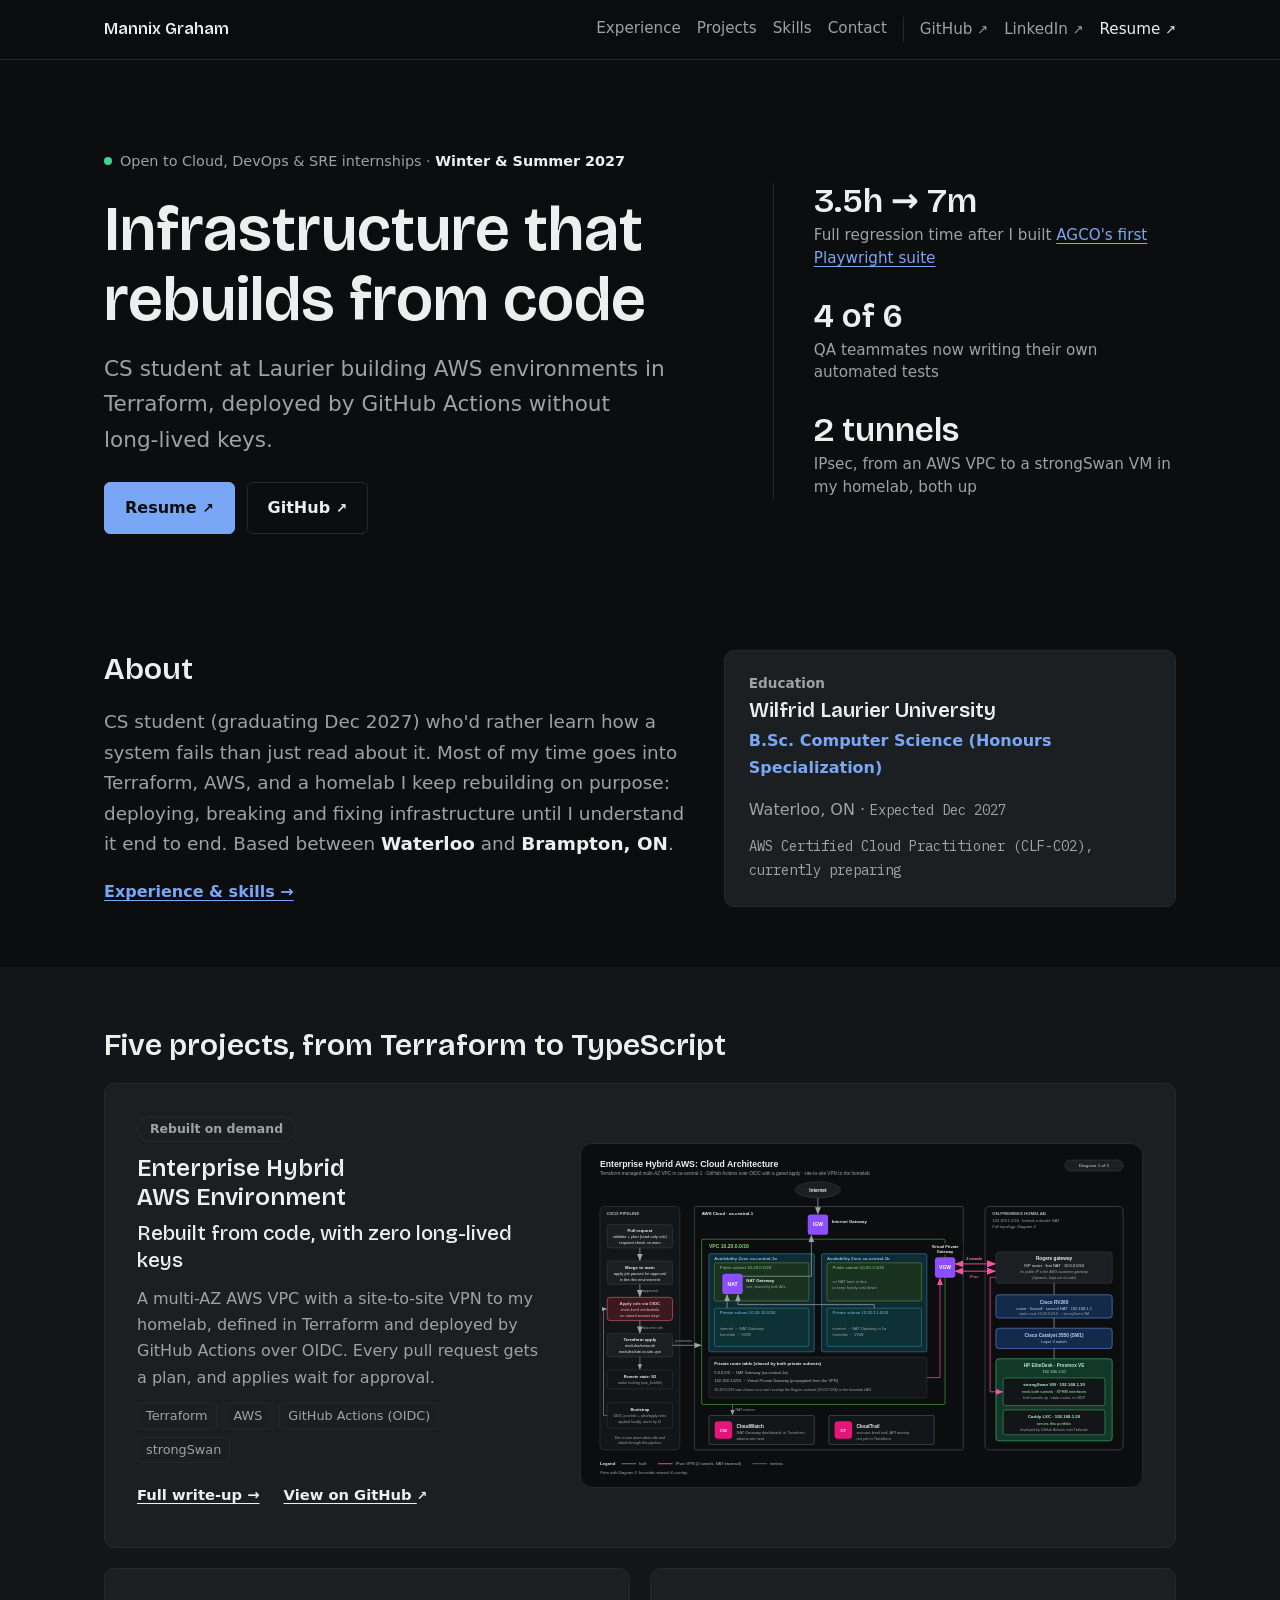
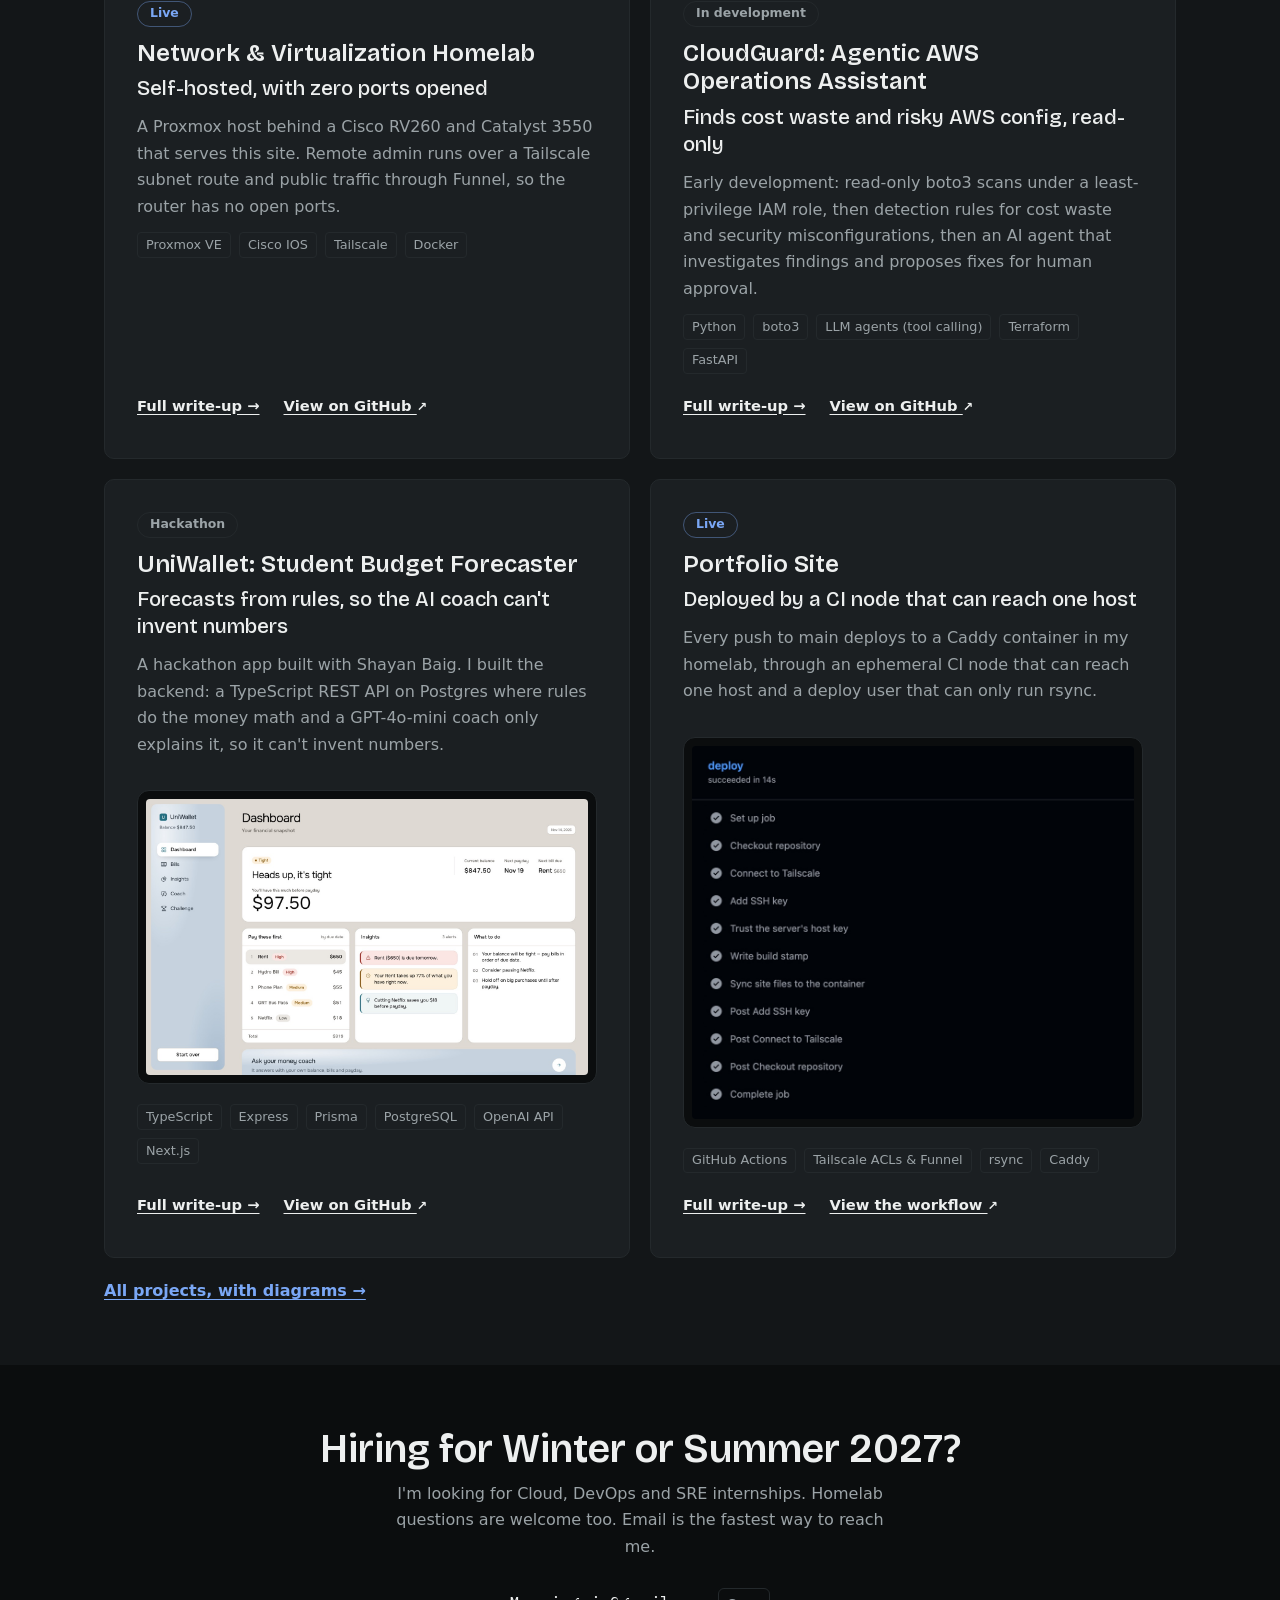
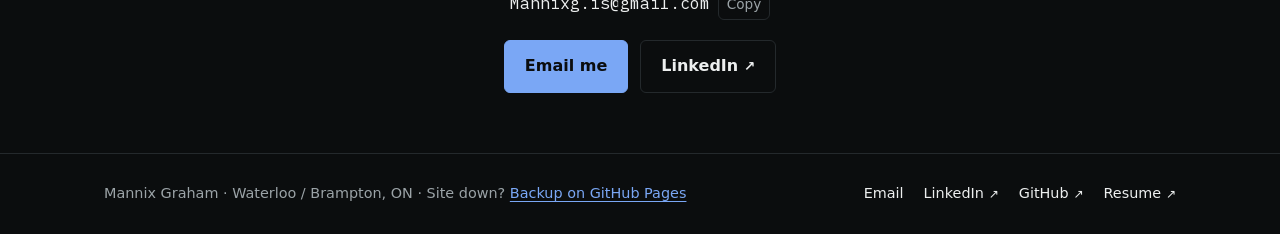
==== commit 376c3572: "feat: product screenshots on the UniWallet and Portfolio cards" ====
--- a/index.html
+++ b/index.html
@@ -130,6 +130,11 @@
             <h3>UniWallet: Student Budget Forecaster</h3>
             <p class="outcome">Forecasts from rules, so the AI coach can't invent numbers</p>
             <p>A hackathon app built with Shayan Baig. I built the backend: a TypeScript REST API on Postgres where rules do the money math and a GPT-4o-mini coach only explains it, so it can't invent numbers.</p>
+            <figure class="diagram">
+              <a href="uniwallet-dashboard.jpg" target="_blank" rel="noopener">
+                <img src="uniwallet-dashboard.jpg" alt="UniWallet dashboard with sample data: a student with $847.50 is told they will have $97.50 left before payday, with five bills ranked by due date and three alerts, such as rent being due tomorrow." width="1440" height="900" loading="lazy" />
+              </a>
+            </figure>
             <ul class="tech" aria-label="Tech stack"><li>TypeScript</li><li>Express</li><li>Prisma</li><li>PostgreSQL</li><li>OpenAI API</li><li>Next.js</li></ul>
             <div class="project-links">
               <a class="project-link" href="projects.html#proj-uniwallet">Full write-up →</a>
@@ -141,6 +146,11 @@
             <h3>Portfolio Site</h3>
             <p class="outcome">Deployed by a CI node that can reach one host</p>
             <p>Every push to main deploys to a Caddy container in my homelab, through an ephemeral CI node that can reach one host and a deploy user that can only run rsync.</p>
+            <figure class="diagram">
+              <a href="portfolio-deploy.jpg" target="_blank" rel="noopener">
+                <img src="portfolio-deploy.jpg" alt="A successful run of this site's GitHub Actions deploy job, 14 seconds: check out the repository, connect to Tailscale, add the SSH key, trust the server's pinned host key, write the build stamp, then sync the site files to the container." width="960" height="810" loading="lazy" />
+              </a>
+            </figure>
             <ul class="tech" aria-label="Tech stack"><li>GitHub Actions</li><li>Tailscale ACLs &amp; Funnel</li><li>rsync</li><li>Caddy</li></ul>
             <div class="project-links">
               <a class="project-link" href="projects.html#proj-site">Full write-up →</a>
--- a/styles.css
+++ b/styles.css
@@ -380,6 +380,7 @@
 
 /* Diagram: dark frame to match the page; click opens it full size */
 .diagram { margin: 1.25rem 0 0; }
+.project .diagram:not(:last-child) { margin-bottom: 1.25rem; }
 .diagram a {
   display: block;
   background: var(--bg);
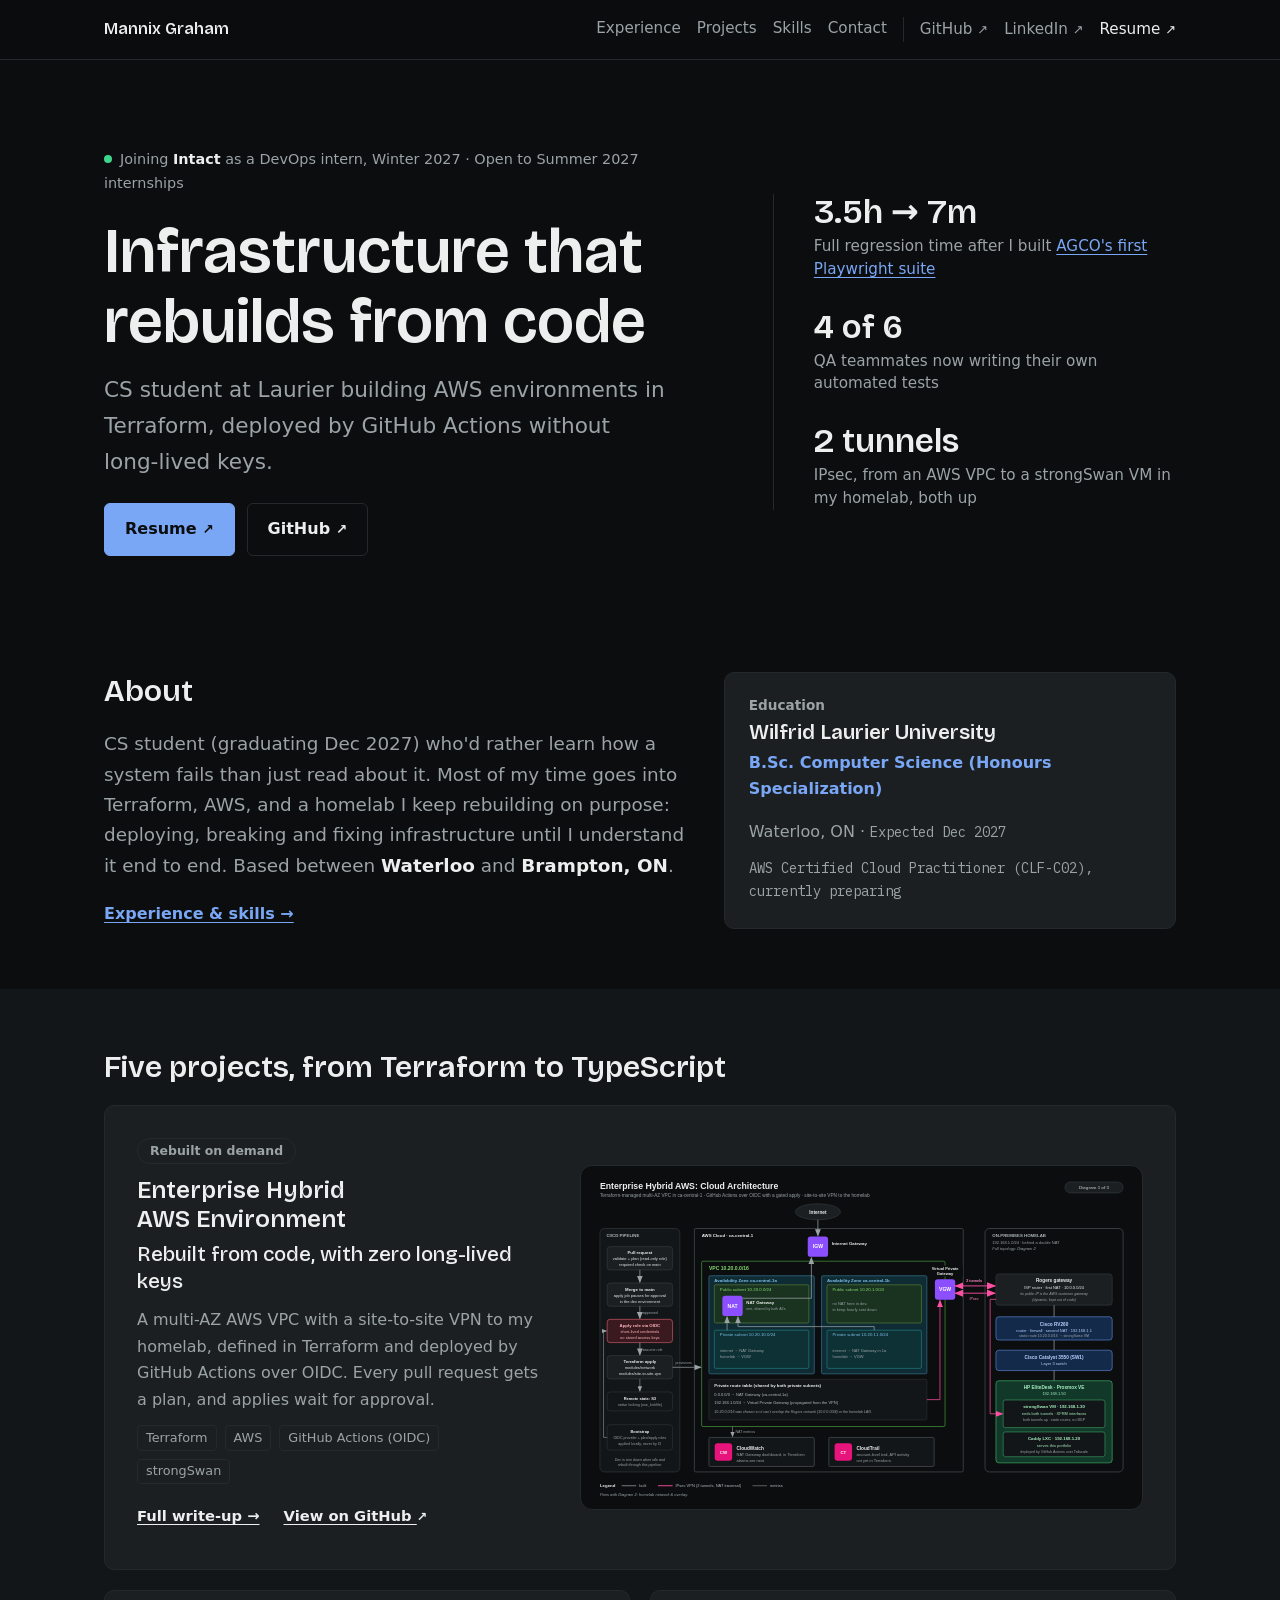
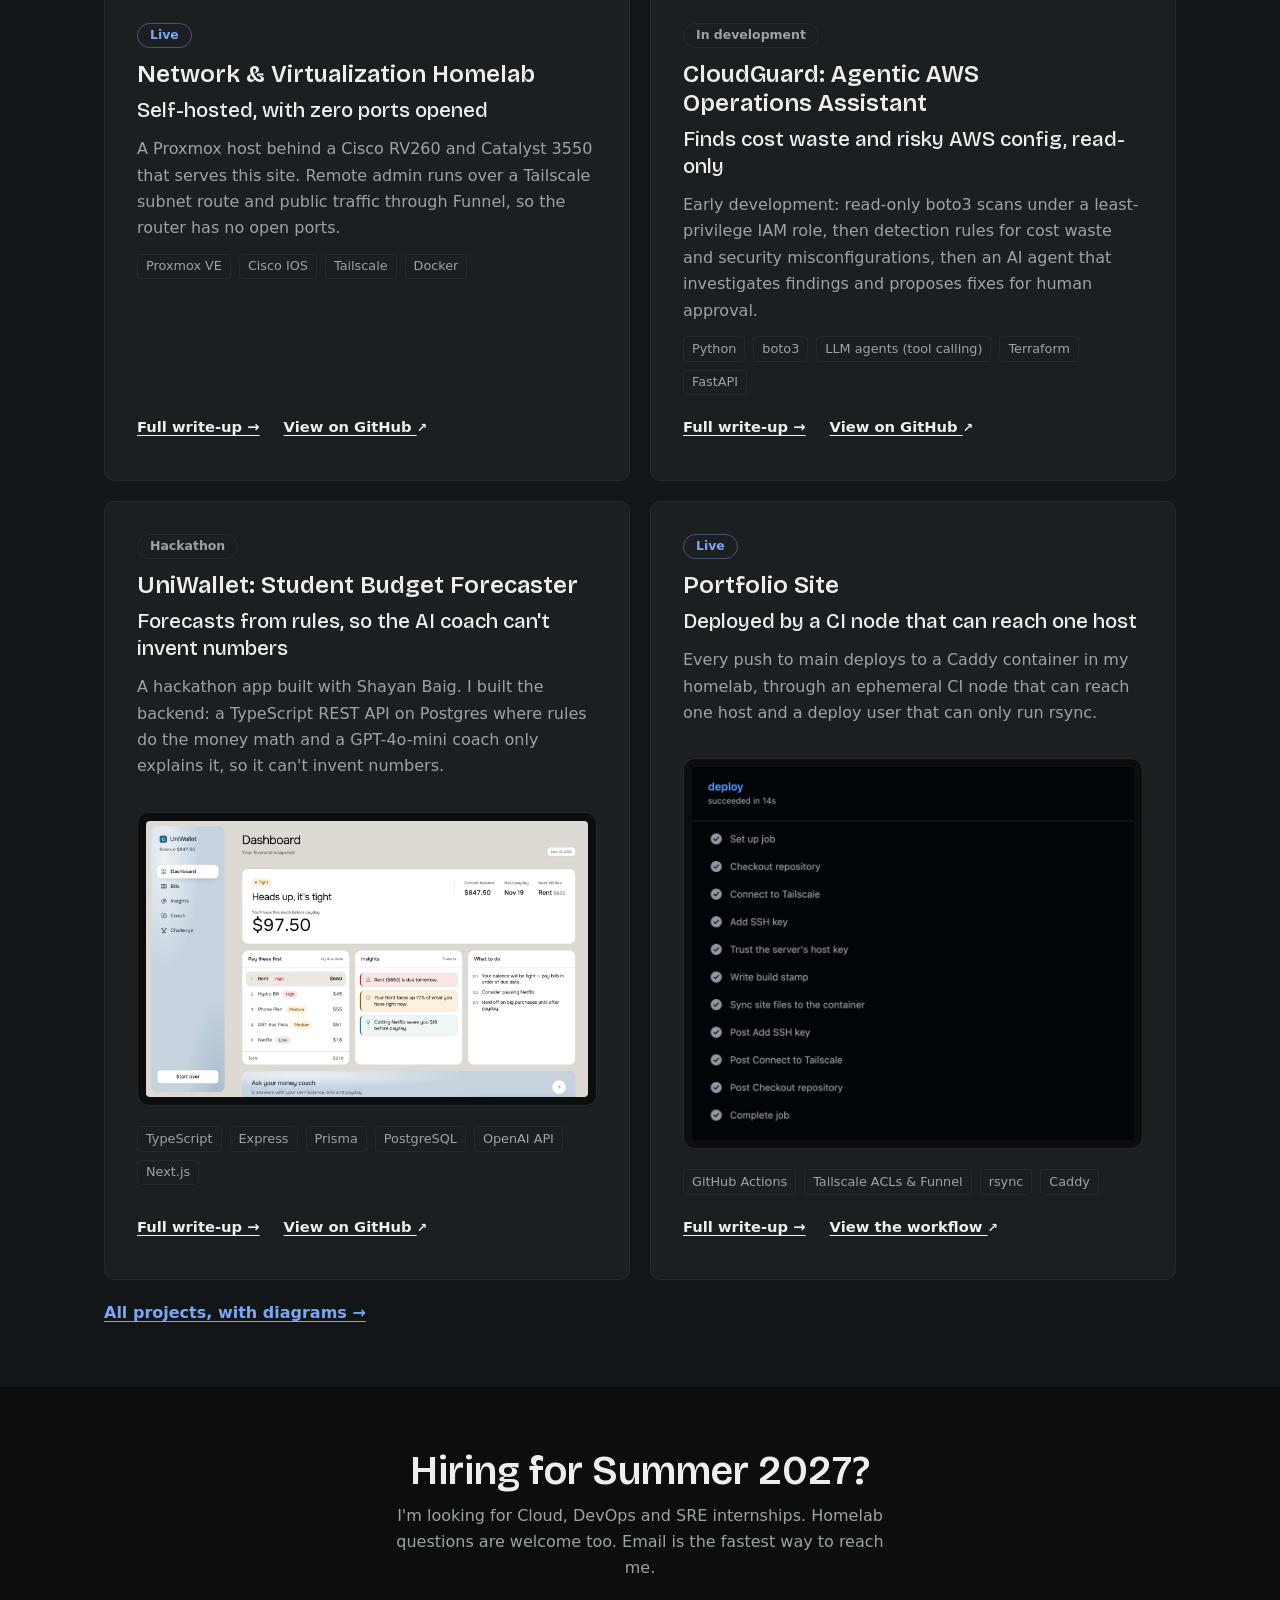
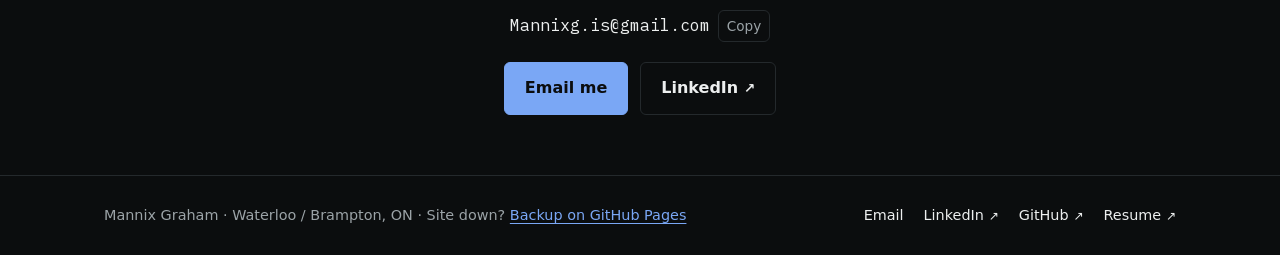
==== commit c5ea8845: "feat: incoming DevOps internship at Intact (Winter 2027), now seeking Summer 2027" ====
--- a/index.html
+++ b/index.html
@@ -4,7 +4,7 @@
   <meta charset="UTF-8" />
   <meta name="viewport" content="width=device-width, initial-scale=1" />
   <title>Mannix Graham | Cloud, DevOps &amp; SRE Internships</title>
-  <meta name="description" content="Mannix Graham, Computer Science (Honours) at Wilfrid Laurier University. Terraform, AWS, GitHub Actions, Docker and test automation. Seeking Winter and Summer 2027 Cloud, DevOps and SRE internships." />
+  <meta name="description" content="Mannix Graham, Computer Science (Honours) at Wilfrid Laurier University. Terraform, AWS, GitHub Actions, Docker and test automation. Incoming DevOps intern at Intact (Winter 2027); seeking Summer 2027 Cloud, DevOps and SRE internships." />
   <meta name="theme-color" content="#0B0D0E" />
   <link rel="canonical" href="https://portfolio-site.tail8c489d.ts.net/" />
   <meta property="og:type" content="website" />
@@ -45,7 +45,7 @@
     <section class="hero" id="top" aria-labelledby="hero-title">
       <div class="container hero-grid">
         <div class="hero-copy">
-        <p class="hero-status"><span class="status-dot" aria-hidden="true"></span>Open to Cloud, DevOps &amp; SRE internships · <strong>Winter &amp; Summer 2027</strong></p>
+        <p class="hero-status"><span class="status-dot" aria-hidden="true"></span>Joining <strong>Intact</strong> as a DevOps intern, Winter 2027 · Open to Summer 2027 internships</p>
         <h1 id="hero-title">Infrastructure that rebuilds from code</h1>
         <p class="hero-tagline">CS student at Laurier building AWS environments in Terraform, deployed by GitHub Actions without <span class="nowrap">long-lived</span> keys.</p>
         <div class="hero-actions">
@@ -165,7 +165,7 @@
     <!-- Contact -->
     <section class="cta" id="contact" aria-labelledby="contact-title">
       <div class="container">
-        <h2 id="contact-title">Hiring for Winter or Summer 2027?</h2>
+        <h2 id="contact-title">Hiring for Summer 2027?</h2>
         <p>I'm looking for Cloud, DevOps and SRE internships. Homelab questions are welcome too. Email is the fastest way to reach me.</p>
         <p class="email-line">
           <span class="email-address">Mannixg.is@gmail.com</span>
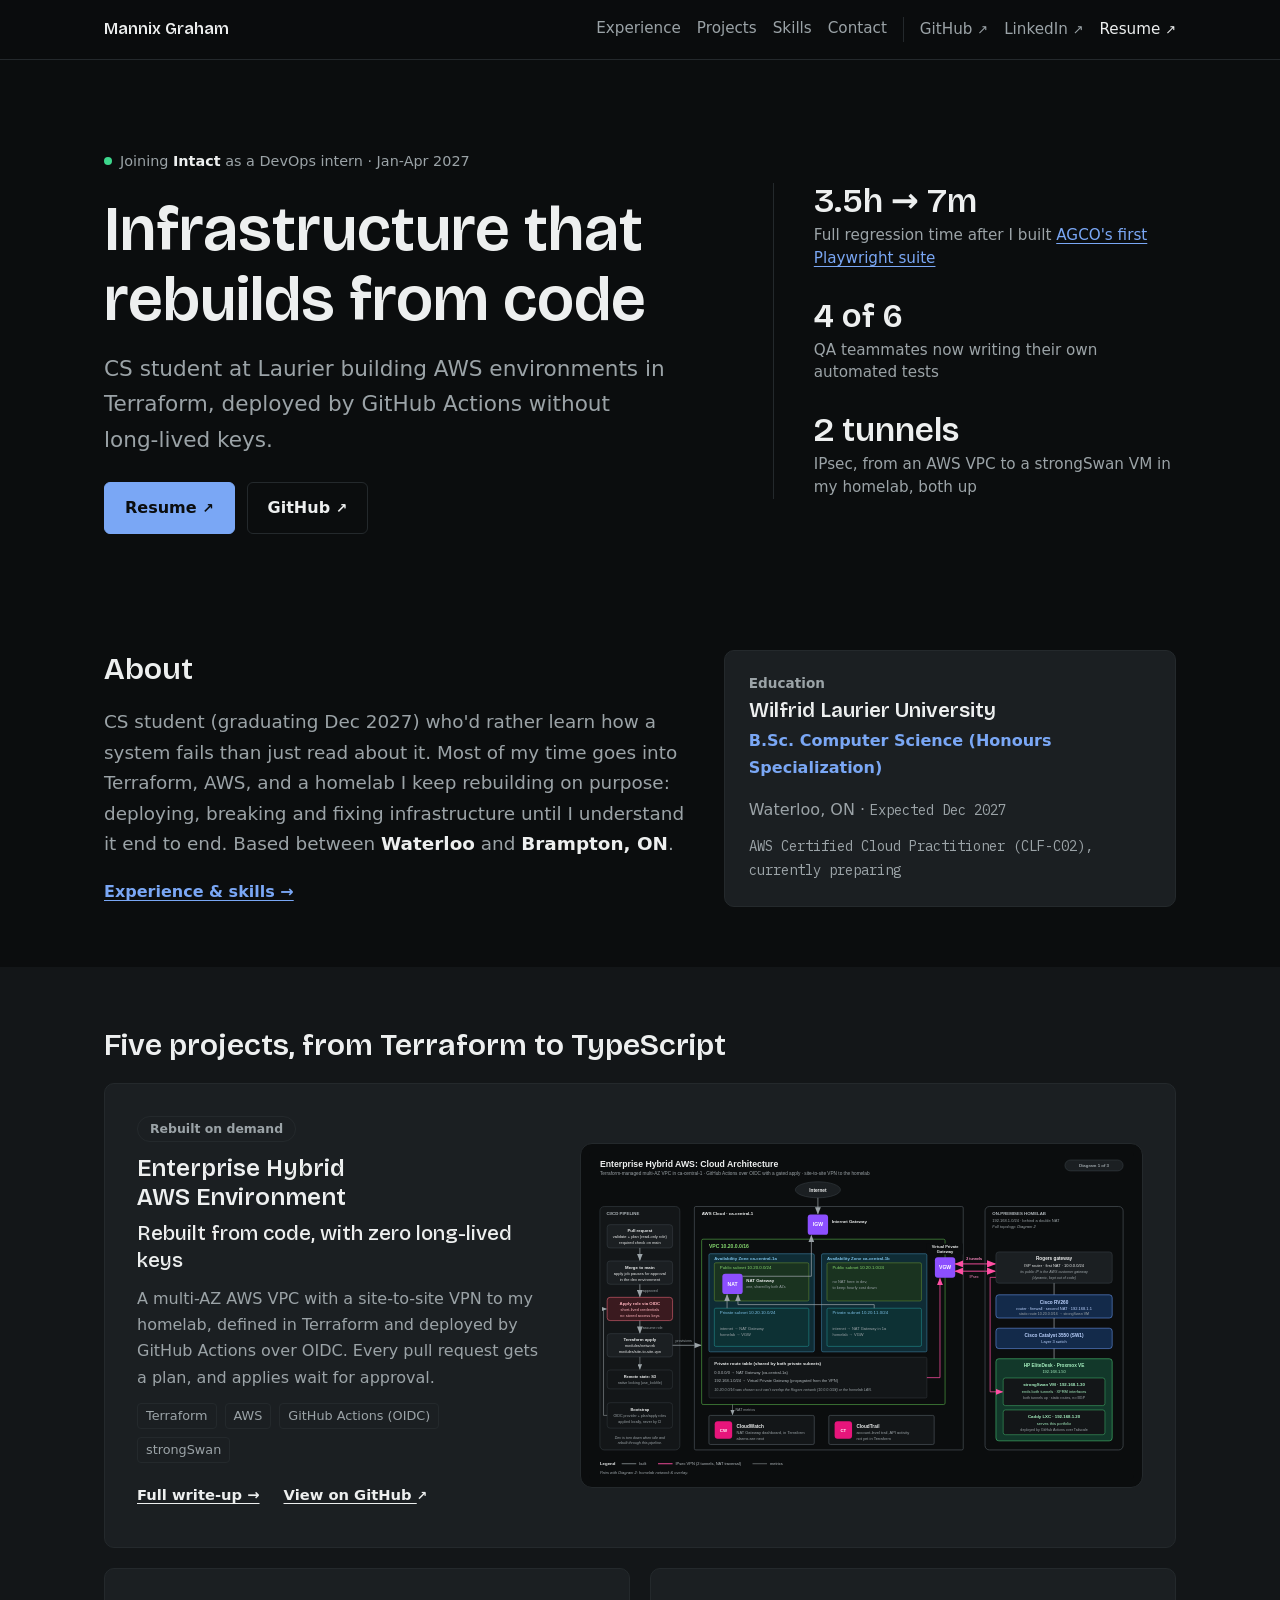
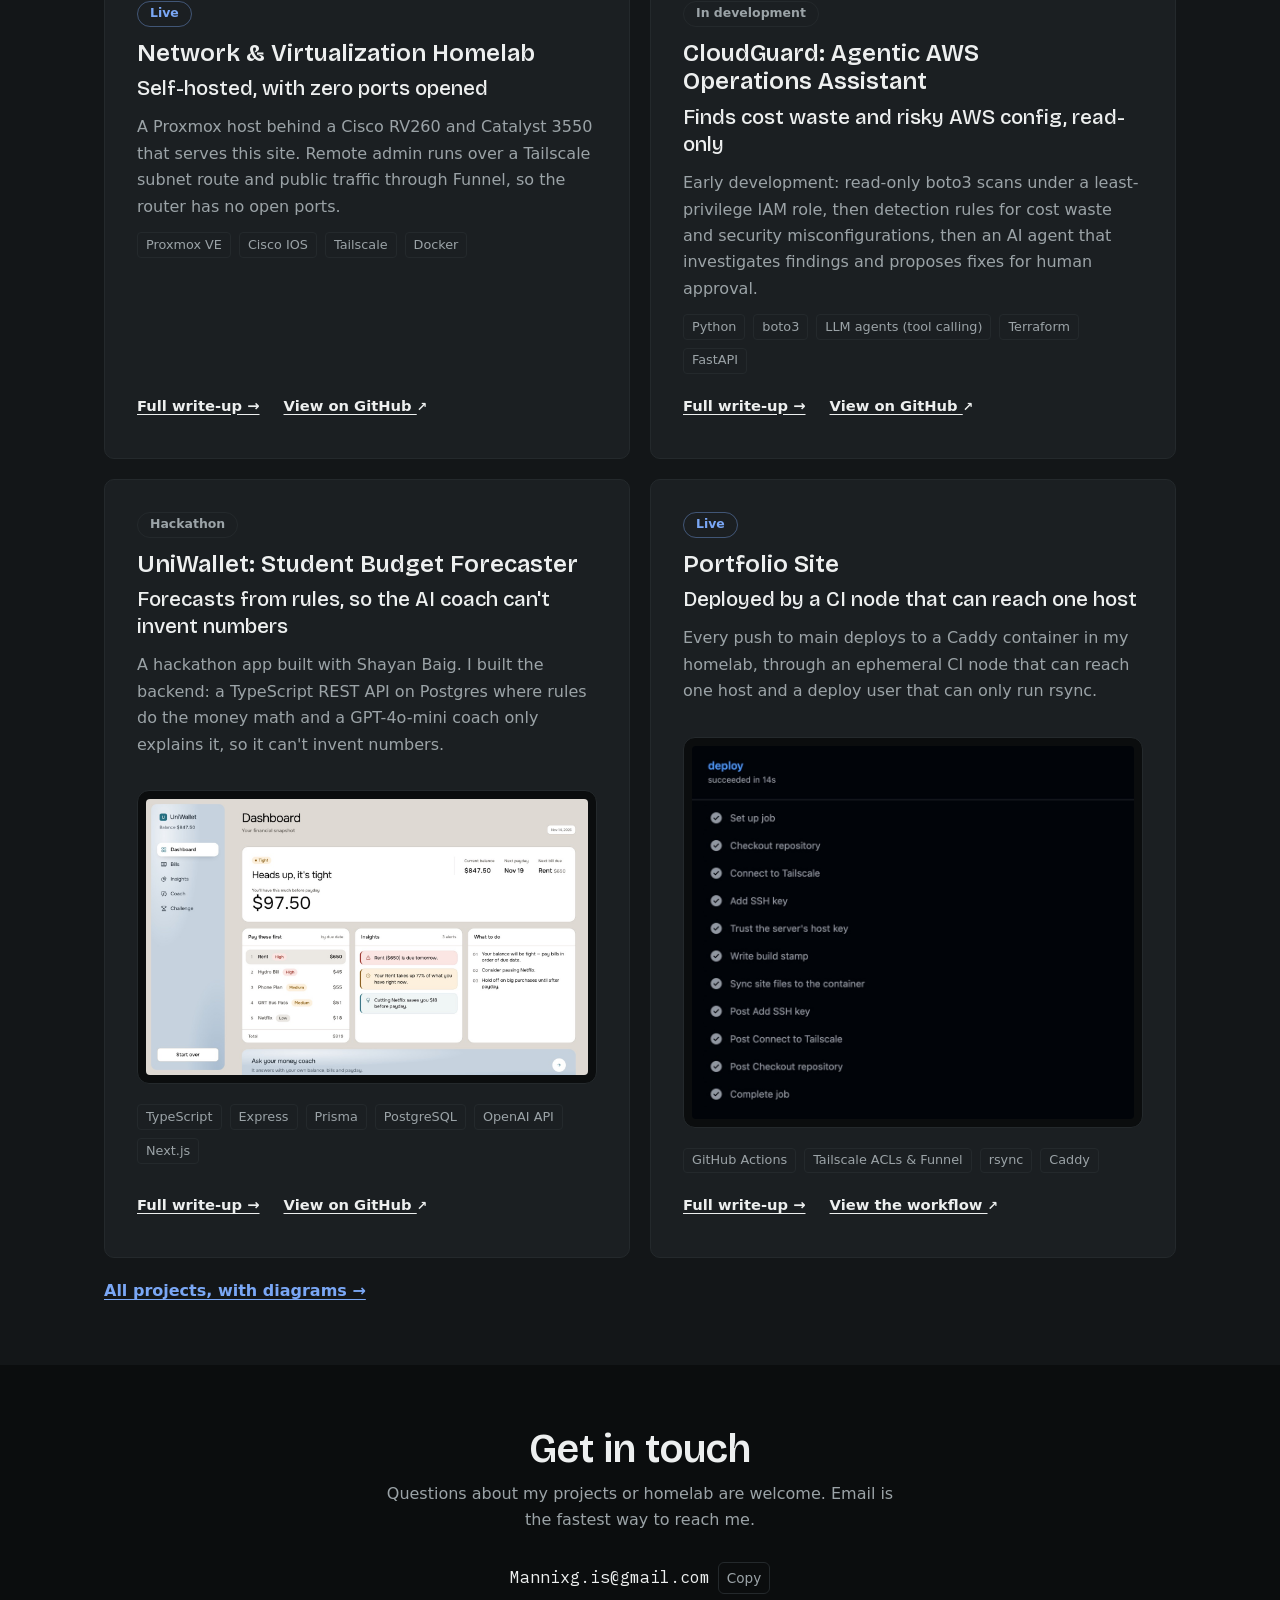
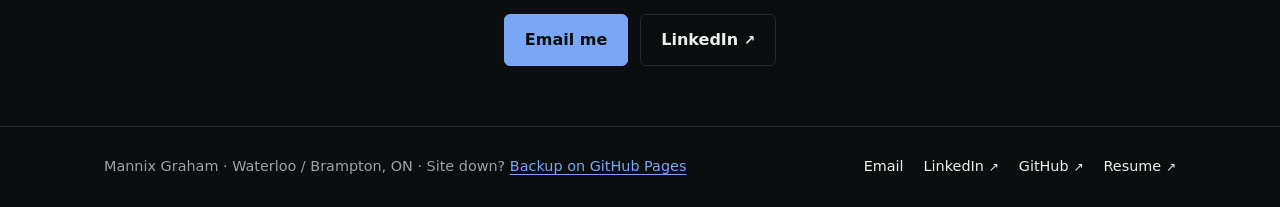
==== commit 563b9cc8: "feat: Intact internship dates and location; drop the internship search wording" ====
--- a/index.html
+++ b/index.html
@@ -3,13 +3,13 @@
 <head>
   <meta charset="UTF-8" />
   <meta name="viewport" content="width=device-width, initial-scale=1" />
-  <title>Mannix Graham | Cloud, DevOps &amp; SRE Internships</title>
-  <meta name="description" content="Mannix Graham, Computer Science (Honours) at Wilfrid Laurier University. Terraform, AWS, GitHub Actions, Docker and test automation. Incoming DevOps intern at Intact (Winter 2027); seeking Summer 2027 Cloud, DevOps and SRE internships." />
+  <title>Mannix Graham | Cloud &amp; DevOps</title>
+  <meta name="description" content="Mannix Graham, Computer Science (Honours) at Wilfrid Laurier University. Terraform, AWS, GitHub Actions, Docker and test automation. Incoming DevOps intern at Intact, Jan-Apr 2027." />
   <meta name="theme-color" content="#0B0D0E" />
   <link rel="canonical" href="https://portfolio-site.tail8c489d.ts.net/" />
   <meta property="og:type" content="website" />
   <meta property="og:url" content="https://portfolio-site.tail8c489d.ts.net/" />
-  <meta property="og:title" content="Mannix Graham | Cloud, DevOps &amp; SRE Internships" />
+  <meta property="og:title" content="Mannix Graham | Cloud &amp; DevOps" />
   <meta property="og:description" content="Terraform + AWS + GitHub Actions (OIDC), a self-hosted Cisco/Proxmox homelab, and test automation that cut regression from 3.5 hours to 7 minutes." />
   <meta property="og:image" content="https://mannixgr.github.io/mannix-portfolio/og-image.png" />
   <meta property="og:image:width" content="1200" />
@@ -45,7 +45,7 @@
     <section class="hero" id="top" aria-labelledby="hero-title">
       <div class="container hero-grid">
         <div class="hero-copy">
-        <p class="hero-status"><span class="status-dot" aria-hidden="true"></span>Joining <strong>Intact</strong> as a DevOps intern, Winter 2027 · Open to Summer 2027 internships</p>
+        <p class="hero-status"><span class="status-dot" aria-hidden="true"></span>Joining <strong>Intact</strong> as a DevOps intern · Jan-Apr 2027</p>
         <h1 id="hero-title">Infrastructure that rebuilds from code</h1>
         <p class="hero-tagline">CS student at Laurier building AWS environments in Terraform, deployed by GitHub Actions without <span class="nowrap">long-lived</span> keys.</p>
         <div class="hero-actions">
@@ -165,14 +165,14 @@
     <!-- Contact -->
     <section class="cta" id="contact" aria-labelledby="contact-title">
       <div class="container">
-        <h2 id="contact-title">Hiring for Summer 2027?</h2>
-        <p>I'm looking for Cloud, DevOps and SRE internships. Homelab questions are welcome too. Email is the fastest way to reach me.</p>
+        <h2 id="contact-title">Get in touch</h2>
+        <p>Questions about my projects or homelab are welcome. Email is the fastest way to reach me.</p>
         <p class="email-line">
           <span class="email-address">Mannixg.is@gmail.com</span>
           <button type="button" class="copy-btn" data-copy="Mannixg.is@gmail.com">Copy</button>
         </p>
         <div class="hero-actions">
-          <a class="btn btn-primary" href="mailto:Mannixg.is@gmail.com?subject=Internship%20opportunity">Email me</a>
+          <a class="btn btn-primary" href="mailto:Mannixg.is@gmail.com">Email me</a>
           <a class="btn" href="https://linkedin.com/in/mannixgraham" target="_blank" rel="noopener noreferrer">LinkedIn <span class="ext" aria-hidden="true">↗</span></a>
         </div>
       </div>
